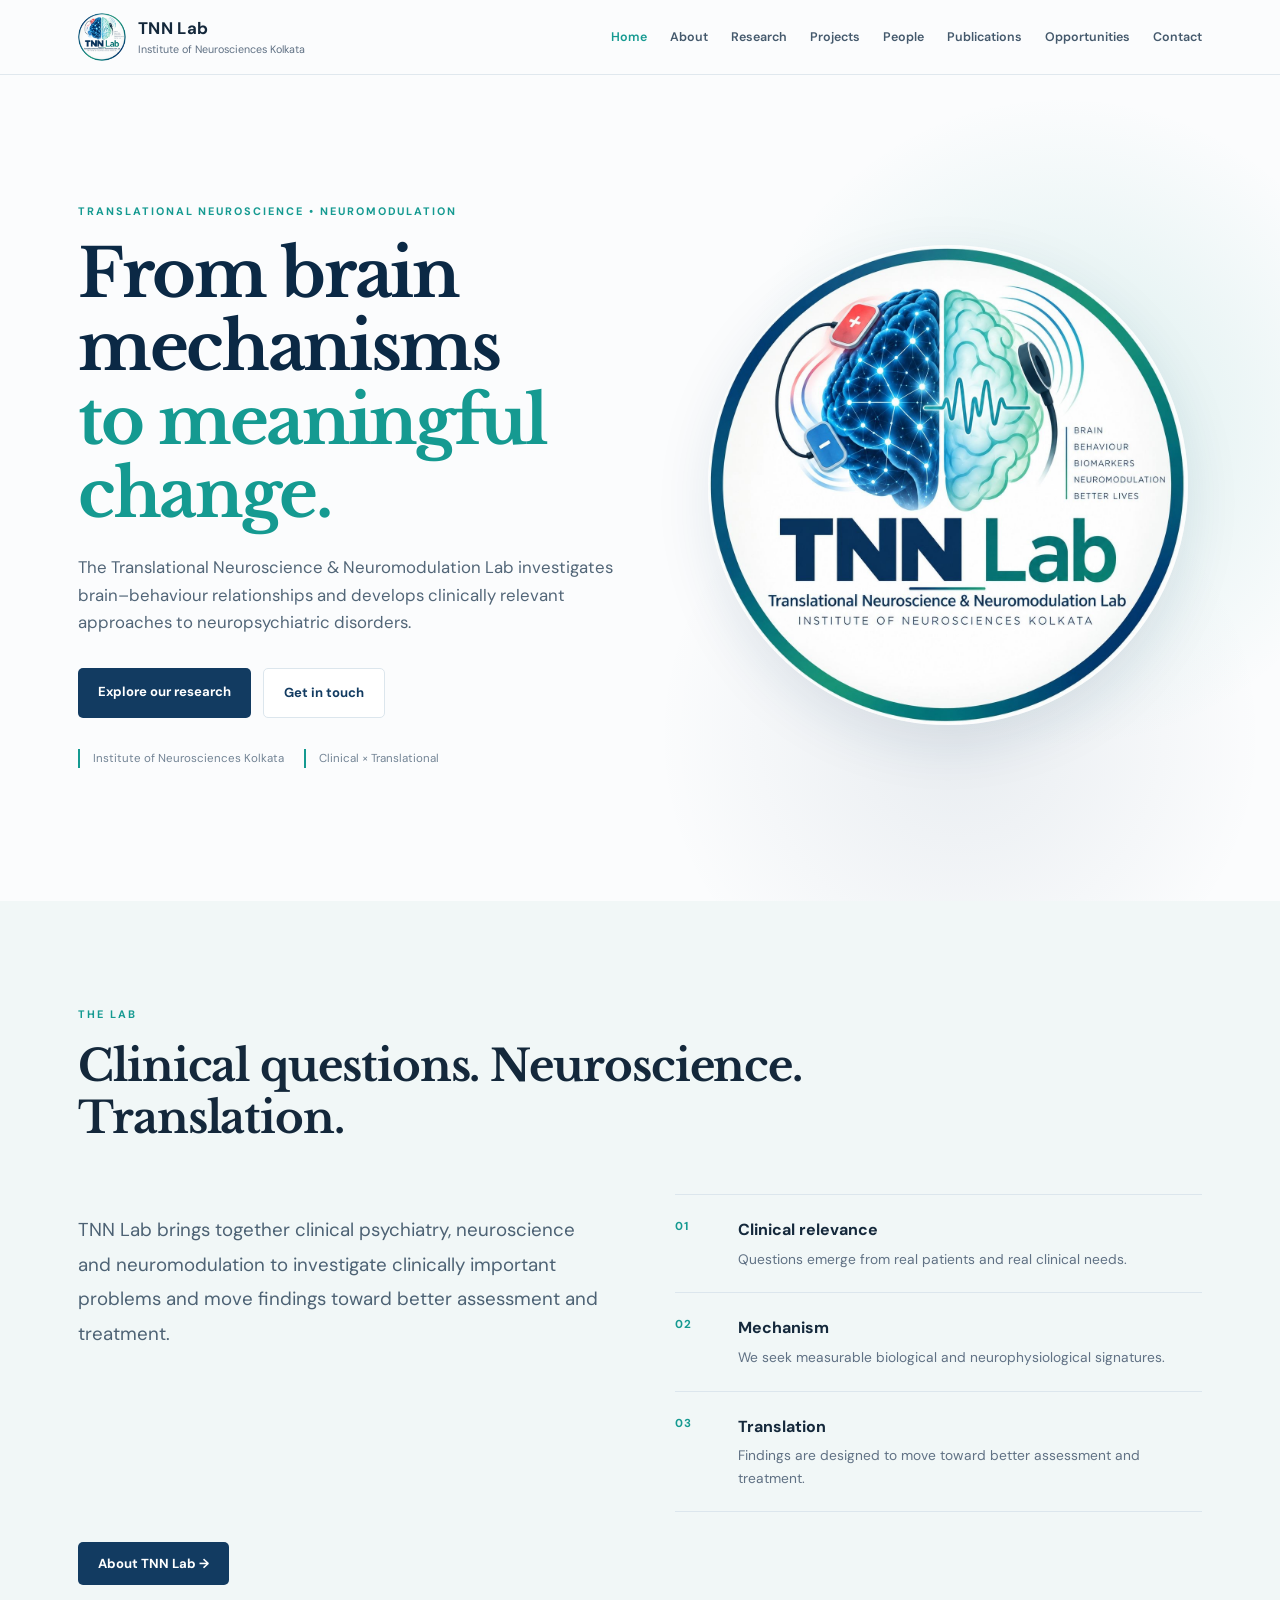
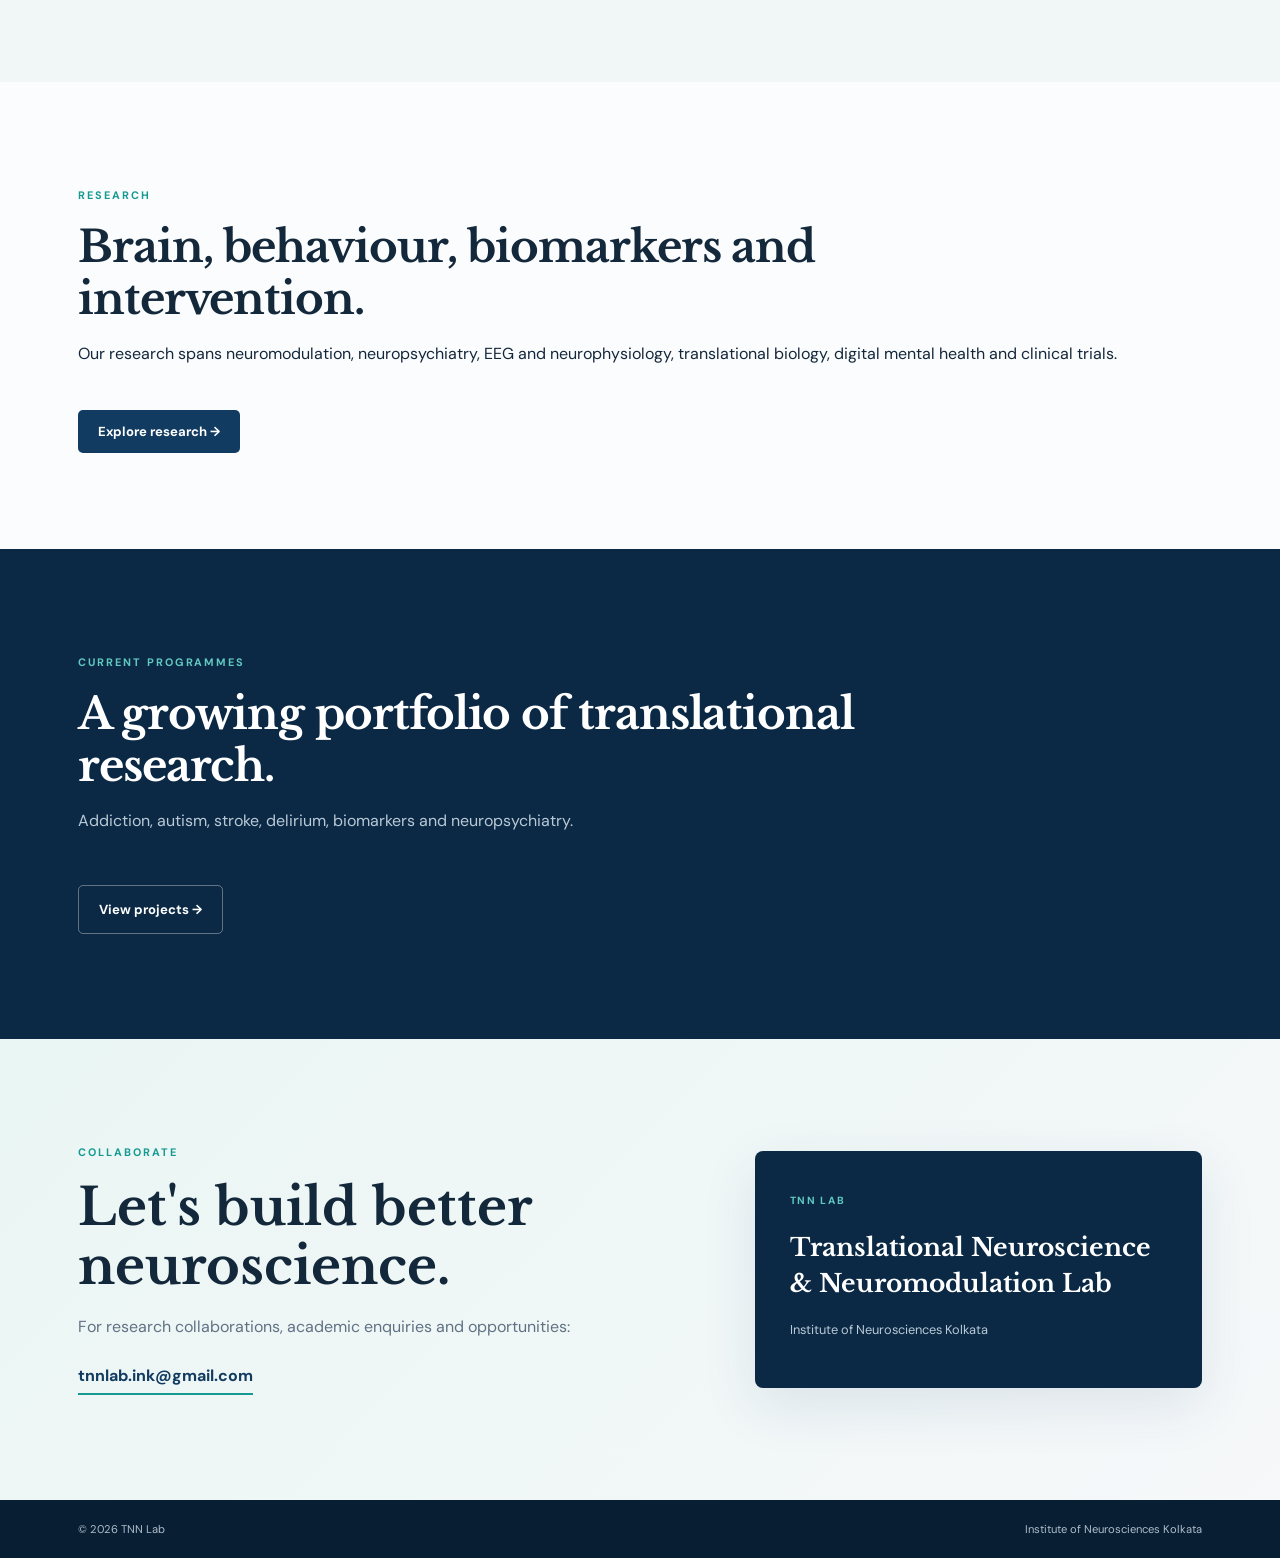
==== index.html @ 01c68f73 "Fix home page: remove duplicated sections and use true multi-page navigation" ====
<!DOCTYPE html>
<html lang="en">
<head>
<meta charset="UTF-8"><meta name="viewport" content="width=device-width, initial-scale=1.0">
<meta name="description" content="TNN Lab — Translational Neuroscience & Neuromodulation Lab at the Institute of Neurosciences Kolkata.">
<title>TNN Lab | Translational Neuroscience & Neuromodulation</title>
<link rel="stylesheet" href="style.css">
</head>
<body>
<header class="site-header"><div class="nav-wrap">
<a class="brand" href="index.html" aria-label="TNN Lab home"><img src="assets/tnn-lab-logo.jpg" alt="TNN Lab logo"><span><strong>TNN Lab</strong><small>Institute of Neurosciences Kolkata</small></span></a>
<button class="menu-toggle" aria-label="Open navigation" aria-expanded="false">☰</button>
<nav class="nav" aria-label="Primary navigation">
<a class="active" href="index.html">Home</a><a href="about.html">About</a><a href="research.html">Research</a><a href="projects.html">Projects</a><a href="people.html">People</a><a href="publications.html">Publications</a><a href="opportunities.html">Opportunities</a><a href="contact.html">Contact</a>
</nav></div></header>
<main>
<section class="hero"><div class="hero-grid"><div class="hero-copy">
<p class="eyebrow">TRANSLATIONAL NEUROSCIENCE • NEUROMODULATION</p>
<h1>From brain mechanisms<br><em>to meaningful change.</em></h1>
<p class="lead">The Translational Neuroscience &amp; Neuromodulation Lab investigates brain–behaviour relationships and develops clinically relevant approaches to neuropsychiatric disorders.</p>
<div class="hero-actions"><a class="btn btn-primary" href="research.html">Explore our research</a><a class="btn btn-quiet" href="contact.html">Get in touch</a></div>
<div class="hero-meta"><span>Institute of Neurosciences Kolkata</span><span>Clinical × Translational</span></div>
</div><div class="hero-mark"><div class="logo-orbit"></div><img src="assets/tnn-lab-logo.jpg" alt="TNN Lab"></div></div></section>
<section class="section section-light home-intro"><div class="section-heading"><p class="eyebrow">THE LAB</p><h2>Clinical questions. Neuroscience. Translation.</h2></div>
<div class="two-col"><div><p class="large-copy">TNN Lab brings together clinical psychiatry, neuroscience and neuromodulation to investigate clinically important problems and move findings toward better assessment and treatment.</p></div>
<div class="principles"><div class="principle"><span>01</span><div><h3>Clinical relevance</h3><p>Questions emerge from real patients and real clinical needs.</p></div></div><div class="principle"><span>02</span><div><h3>Mechanism</h3><p>We seek measurable biological and neurophysiological signatures.</p></div></div><div class="principle"><span>03</span><div><h3>Translation</h3><p>Findings are designed to move toward better assessment and treatment.</p></div></div></div></div>
<div class="section-cta"><a class="btn btn-primary" href="about.html">About TNN Lab →</a></div></section>
<section class="section home-research"><div class="section-heading"><p class="eyebrow">RESEARCH</p><h2>Brain, behaviour, biomarkers and intervention.</h2><p class="section-intro">Our research spans neuromodulation, neuropsychiatry, EEG and neurophysiology, translational biology, digital mental health and clinical trials.</p></div><div class="section-cta"><a class="btn btn-primary" href="research.html">Explore research →</a></div></section>
<section class="section section-dark home-projects"><div class="section-heading"><p class="eyebrow">CURRENT PROGRAMMES</p><h2>A growing portfolio of translational research.</h2><p class="section-intro">Addiction, autism, stroke, delirium, biomarkers and neuropsychiatry.</p></div><div class="section-cta"><a class="btn btn-outline-light" href="projects.html">View projects →</a></div></section>
<section class="section contact-section"><div class="contact-grid"><div><p class="eyebrow">COLLABORATE</p><h2>Let's build better neuroscience.</h2><p class="contact-lead">For research collaborations, academic enquiries and opportunities:</p><a class="email" href="mailto:tnnlab.ink@gmail.com">tnnlab.ink@gmail.com</a></div><div class="contact-box"><span class="contact-label">TNN LAB</span><h3>Translational Neuroscience<br>&amp; Neuromodulation Lab</h3><p>Institute of Neurosciences Kolkata</p></div></div></section>
</main>
<footer><div class="footer-inner"><span>© <span id="year"></span> TNN Lab</span><span>Institute of Neurosciences Kolkata</span></div></footer>
<script src="script.js"></script>
</body></html>
---- style.css ----
@import url('https://fonts.googleapis.com/css2?family=DM+Sans:wght@400;500;600;700&family=Libre+Baskerville:wght@400;700&display=swap');

:root {
  --navy: #123b61;
  --navy-deep: #0b2945;
  --teal: #159a91;
  --teal-light: #e8f6f4;
  --ink: #14283b;
  --muted: #607184;
  --paper: #fbfcfd;
  --white: #ffffff;
  --line: #dce6ed;
  --warm: #ef6b63;
  --shadow: 0 18px 55px rgba(18, 59, 97, .10);
  --serif: "Libre Baskerville", Georgia, serif;
  --sans: "DM Sans", Arial, sans-serif;
}

* { box-sizing: border-box; }
html { scroll-behavior: smooth; }
body {
  margin: 0;
  color: var(--ink);
  background: var(--paper);
  font-family: var(--sans);
  line-height: 1.65;
}
a { color: inherit; text-decoration: none; }
img { max-width: 100%; display: block; }

.site-header {
  position: sticky;
  top: 0;
  z-index: 50;
  background: rgba(251,252,253,.94);
  backdrop-filter: blur(14px);
  border-bottom: 1px solid rgba(220,230,237,.85);
}
.nav-wrap {
  max-width: 1180px;
  margin: auto;
  padding: 13px 28px;
  display: flex;
  align-items: center;
  justify-content: space-between;
  gap: 25px;
}
.brand { display:flex; align-items:center; gap:12px; min-width: 230px; }
.brand img { width: 48px; height:48px; object-fit:cover; border-radius:50%; }
.brand strong { display:block; font-size:1.05rem; letter-spacing:.02em; }
.brand small { display:block; color:var(--muted); font-size:.67rem; margin-top:-2px; }
.nav { display:flex; gap:23px; align-items:center; font-size:.78rem; font-weight:600; }
.nav a { color:#44596c; }
.nav a:hover { color:var(--teal); }
.menu-toggle { display:none; border:0; background:none; font-size:1.5rem; color:var(--navy); }

.hero {
  position:relative;
  overflow:hidden;
  min-height: calc(100vh - 74px);
  display:flex;
  align-items:center;
  background:
    radial-gradient(circle at 83% 42%, rgba(21,154,145,.14), transparent 28%),
    radial-gradient(circle at 75% 80%, rgba(18,59,97,.08), transparent 26%),
    var(--paper);
}
.hero-grid {
  width:min(1180px, 100%);
  margin:auto;
  padding:75px 28px 80px;
  display:grid;
  grid-template-columns: 1.05fr .95fr;
  align-items:center;
  gap:55px;
}
.eyebrow {
  color:var(--teal);
  font-size:.68rem;
  letter-spacing:.18em;
  font-weight:700;
  margin:0 0 16px;
}
.hero h1 {
  font-family:var(--serif);
  font-size:clamp(2.6rem, 5.2vw, 5rem);
  line-height:1.1;
  letter-spacing:-.035em;
  margin:0 0 24px;
  color:var(--navy-deep);
}
.hero h1 em { color:var(--teal); font-style:normal; }
.lead { max-width:650px; font-size:1.05rem; color:#526678; }
.hero-actions { display:flex; gap:12px; margin:31px 0; flex-wrap:wrap; }
.btn { padding:13px 20px; border-radius:5px; font-weight:700; font-size:.82rem; }
.btn-primary { color:#fff; background:var(--navy); }
.btn-primary:hover { background:var(--teal); }
.btn-quiet { border:1px solid var(--line); color:var(--navy); background:#fff; }
.btn-quiet:hover { border-color:var(--teal); color:var(--teal); }
.hero-meta { display:flex; gap:20px; color:#738495; font-size:.72rem; flex-wrap:wrap; }
.hero-meta span { padding-left:13px; border-left:2px solid var(--teal); }

.hero-mark { position:relative; width:min(510px,100%); justify-self:end; }
.hero-mark img {
  width:min(480px,100%);
  margin:auto;
  border-radius:50%;
  box-shadow:var(--shadow);
  position:relative;
  z-index:2;
}
.logo-orbit {
  position:absolute;
  width:84%;
  aspect-ratio:1;
  border:1px solid rgba(21,154,145,.22);
  border-radius:50%;
  top:8%; left:8%;
  transform:rotate(-16deg);
}
.logo-orbit::after {
  content:"";
  position:absolute;
  width:13px;height:13px;border-radius:50%;
  background:var(--warm);
  top:9%;right:10%;
  box-shadow:0 0 0 8px rgba(239,107,99,.12);
}

.section { padding:105px 28px; max-width:1180px; margin:auto; }
.section-light { max-width:none; background:#f1f7f7; }
.section-light > *, .section-dark > *, .contact-section > * { max-width:1124px; margin-left:auto; margin-right:auto; }
.section-dark { max-width:none; background:var(--navy-deep); color:#fff; }
.section-heading { margin-bottom:50px; }
.section-heading h2 {
  font-family:var(--serif);
  font-size:clamp(2rem, 3.4vw, 3.15rem);
  line-height:1.2;
  letter-spacing:-.025em;
  max-width:850px;
  margin:0;
}
.section-dark .eyebrow { color:#62c9c1; }
.section-dark .section-intro { color:#b9c9d6; max-width:650px; }
.two-col { display:grid; grid-template-columns:1fr 1fr; gap:70px; align-items:start; }
.large-copy { font-size:1.17rem; color:#4d6274; line-height:1.85; }
.principles { border-top:1px solid var(--line); }
.principle { display:grid; grid-template-columns:45px 1fr; gap:18px; padding:22px 0; border-bottom:1px solid var(--line); }
.principle span, .card-no, .project-label { color:var(--teal); font-weight:700; font-size:.72rem; letter-spacing:.12em; }
.principle h3 { margin:0 0 4px; font-size:1rem; }
.principle p { margin:0; color:var(--muted); font-size:.86rem; }

.research-grid { display:grid; grid-template-columns:repeat(3,1fr); gap:17px; }
.research-card {
  background:#fff; border:1px solid var(--line); border-radius:7px;
  padding:28px; min-height:270px; box-shadow:0 8px 30px rgba(18,59,97,.035);
  transition:.2s ease;
}
.research-card:hover { transform:translateY(-4px); box-shadow:var(--shadow); }
.research-card .card-no { margin-bottom:38px; }
.research-card h3 { margin:0 0 12px; font-family:var(--serif); font-size:1.35rem; }
.research-card p { color:var(--muted); font-size:.86rem; }
.tags { display:flex; flex-wrap:wrap; gap:6px; margin-top:20px; }
.tags span { font-size:.62rem; border:1px solid #d6e3e8; padding:4px 8px; border-radius:20px; color:#52697b; }
.accent-card { background:linear-gradient(145deg,#e9f6f4,#fff); border-color:#bfe4df; }

.project-list { border-top:1px solid rgba(255,255,255,.16); }
.project { display:grid; grid-template-columns:55px 1fr auto; gap:20px; align-items:center; padding:27px 0; border-bottom:1px solid rgba(255,255,255,.16); }
.project h3 { margin:0 0 5px; font-family:var(--serif); font-size:1.35rem; }
.project p { margin:0; color:#b9c9d6; font-size:.84rem; max-width:690px; }
.project-type { color:#69c9c2; font-size:.65rem; letter-spacing:.12em; text-transform:uppercase; white-space:nowrap; }

.people-grid { display:grid; grid-template-columns:1.2fr .8fr; gap:60px; align-items:start; }
.person-card { background:#fff; border:1px solid var(--line); border-radius:8px; padding:28px; display:flex; gap:24px; align-items:center; box-shadow:0 8px 30px rgba(18,59,97,.04); }
.avatar { width:92px; height:92px; border-radius:50%; display:grid; place-items:center; flex:none; background:linear-gradient(145deg,var(--navy),var(--teal)); color:#fff; font-family:var(--serif); font-size:1.6rem; }
.role { margin:0 0 5px; color:var(--teal); font-size:.68rem; text-transform:uppercase; letter-spacing:.14em; font-weight:700; }
.person-card h3 { margin:0; font-family:var(--serif); font-size:1.55rem; }
.person-card p { margin:7px 0; color:var(--muted); font-size:.86rem; }
.credential { color:var(--navy); font-size:.69rem; font-weight:700; }
.people-note { padding-top:10px; color:#536879; }
.people-note p:first-child { font-size:1.05rem; line-height:1.8; }
.muted { color:#81909d; font-size:.8rem; }

.publication-placeholder { border:1px dashed #b8cad5; padding:32px; display:flex; gap:20px; align-items:center; background:#fff; }
.pub-icon { width:45px; height:45px; border-radius:50%; background:var(--teal-light); color:var(--teal); display:grid; place-items:center; font-weight:700; }
.publication-placeholder h3 { margin:0 0 5px; font-family:var(--serif); }
.publication-placeholder p { margin:0; color:var(--muted); font-size:.86rem; }

.opportunity-grid { display:grid; grid-template-columns:1fr 1fr; gap:80px; }
.opportunity-list { border-top:1px solid var(--line); }
.opportunity-list div { display:flex; justify-content:space-between; gap:20px; padding:17px 0; border-bottom:1px solid var(--line); }
.opportunity-list strong { font-size:.88rem; }
.opportunity-list span { color:var(--muted); font-size:.76rem; }

.contact-section { max-width:none; background:linear-gradient(135deg,#eaf6f4,#f6f8fa); }
.contact-grid { display:grid; grid-template-columns:1fr .75fr; gap:80px; align-items:center; }
.contact-grid h2 { font-family:var(--serif); font-size:clamp(2.2rem,4vw,3.6rem); line-height:1.15; margin:0 0 18px; }
.contact-lead { color:var(--muted); }
.email { display:inline-block; margin-top:7px; color:var(--navy); font-weight:700; border-bottom:2px solid var(--teal); padding-bottom:3px; }
.contact-box { background:var(--navy-deep); color:#fff; padding:35px; border-radius:8px; box-shadow:var(--shadow); }
.contact-label { color:#62c9c1; letter-spacing:.16em; font-size:.65rem; font-weight:700; }
.contact-box h3 { font-family:var(--serif); font-size:1.55rem; line-height:1.45; margin:17px 0; }
.contact-box p { color:#b9c9d6; font-size:.8rem; }

footer { background:#071e33; color:#aebdca; padding:20px 28px; font-size:.7rem; }
.footer-inner { max-width:1124px; margin:auto; display:flex; justify-content:space-between; gap:20px; }

@media (max-width: 900px) {
  .nav { gap:12px; }
  .hero-grid { grid-template-columns:1fr; padding-top:55px; }
  .hero-mark { justify-self:center; max-width:430px; }
  .research-grid { grid-template-columns:repeat(2,1fr); }
  .two-col, .people-grid, .opportunity-grid, .contact-grid { grid-template-columns:1fr; gap:35px; }
}
@media (max-width: 720px) {
  .nav { display:none; position:absolute; top:74px; left:0; right:0; padding:16px 28px 22px; background:#fff; border-bottom:1px solid var(--line); flex-direction:column; align-items:flex-start; }
  .nav.open { display:flex; }
  .menu-toggle { display:block; }
  .nav-wrap { padding:12px 18px; }
  .brand small { display:none; }
  .section { padding:75px 20px; }
  .hero-grid { padding:50px 20px 65px; gap:35px; }
  .hero h1 { font-size:2.55rem; }
  .research-grid { grid-template-columns:1fr; }
  .research-card { min-height:0; }
  .project { grid-template-columns:38px 1fr; }
  .project-type { grid-column:2; }
  .person-card { align-items:flex-start; flex-direction:column; }
  .footer-inner { flex-direction:column; }
}


/* Multi-page site additions */
.nav a.active { color: var(--teal); }
.page-hero { background: linear-gradient(135deg, #eef7f6, #f7f9fb); border-bottom: 1px solid var(--line); }
.page-hero-inner { max-width: 1124px; margin: 0 auto; padding: 88px 28px 82px; }
.page-hero h1 { font-family: var(--serif); color: var(--navy-deep); font-size: clamp(2.5rem, 5vw, 4.3rem); line-height: 1.12; letter-spacing: -.035em; max-width: 850px; margin: 0; }
.text-link { display: inline-block; margin-top: 10px; color: var(--teal); font-weight: 700; font-size: .84rem; }
.section-cta { margin-top: 38px; }
.btn-outline-light { color: #fff; border: 1px solid rgba(255,255,255,.35); padding: 13px 20px; border-radius: 5px; font-weight: 700; font-size: .82rem; display: inline-block; }
.btn-outline-light:hover { border-color: #62c9c1; color: #62c9c1; }
@media (max-width:720px){ .page-hero-inner{padding:65px 20px 58px;} }
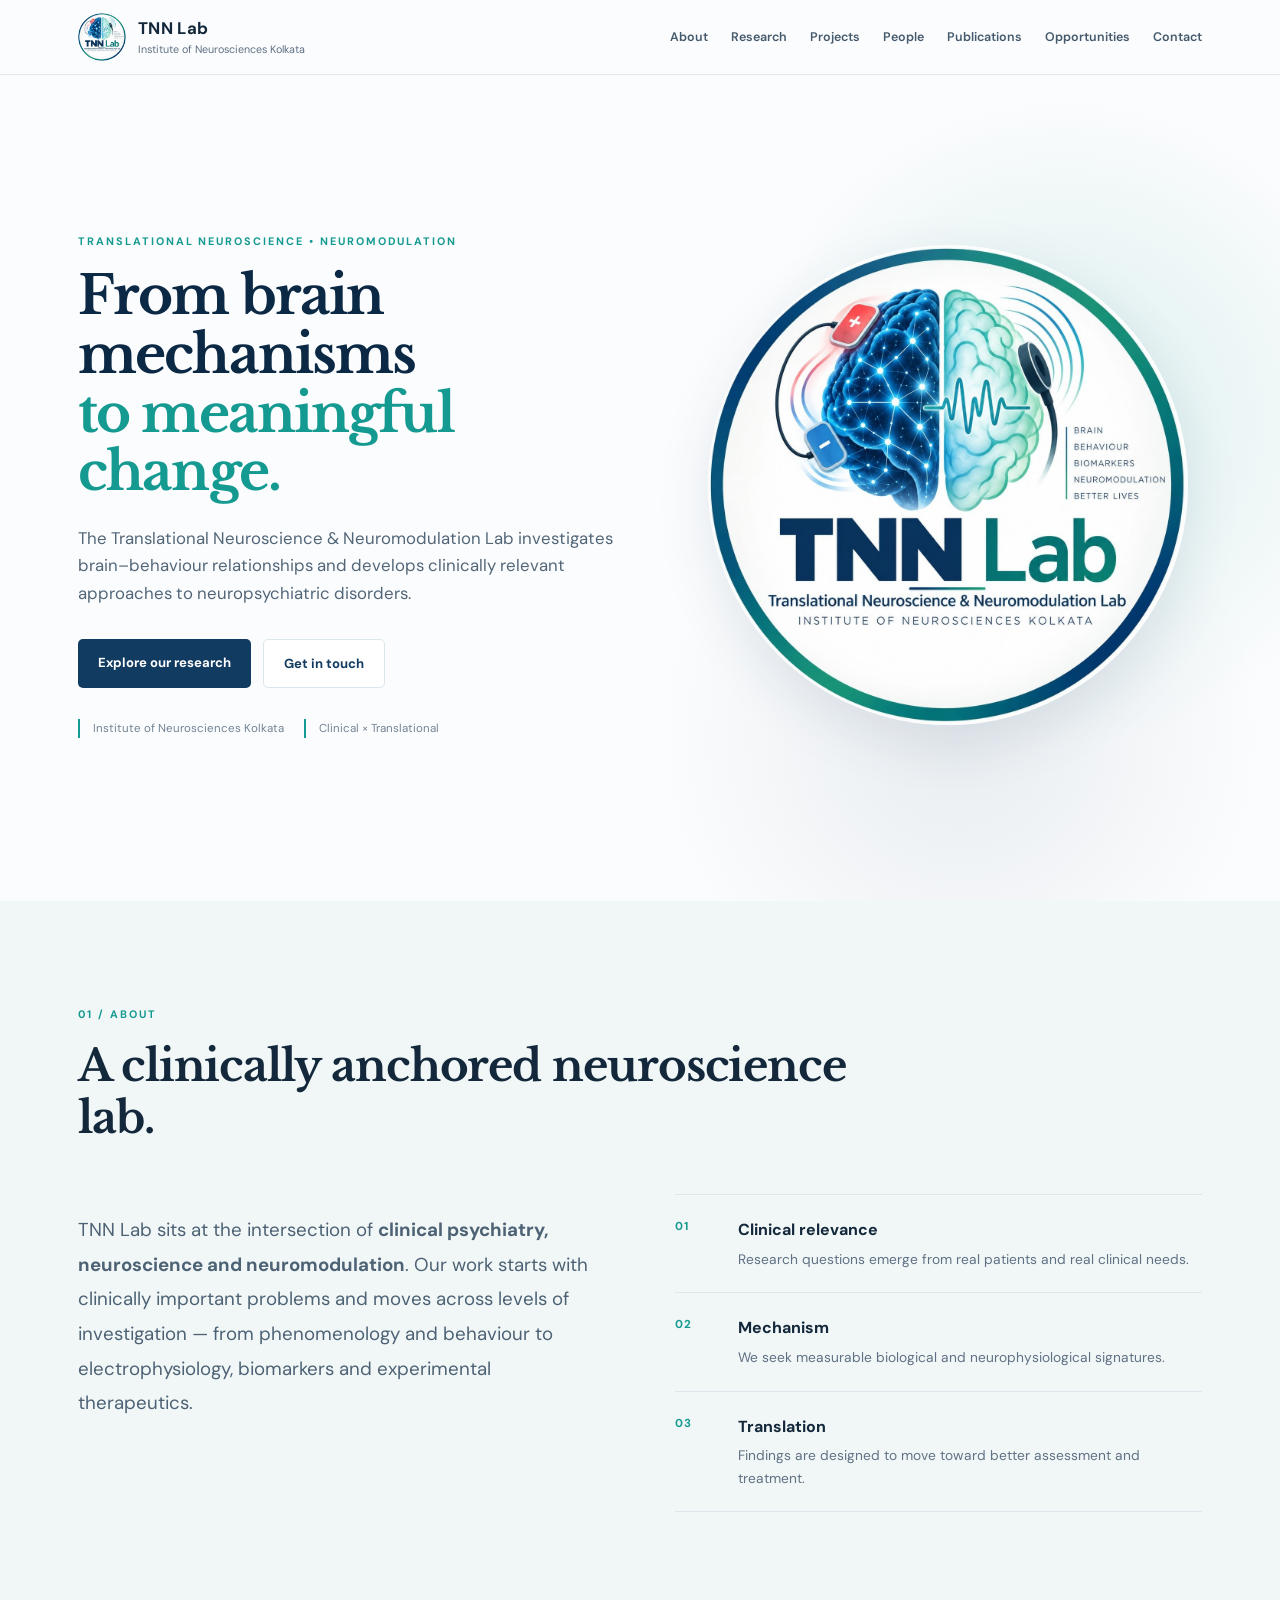
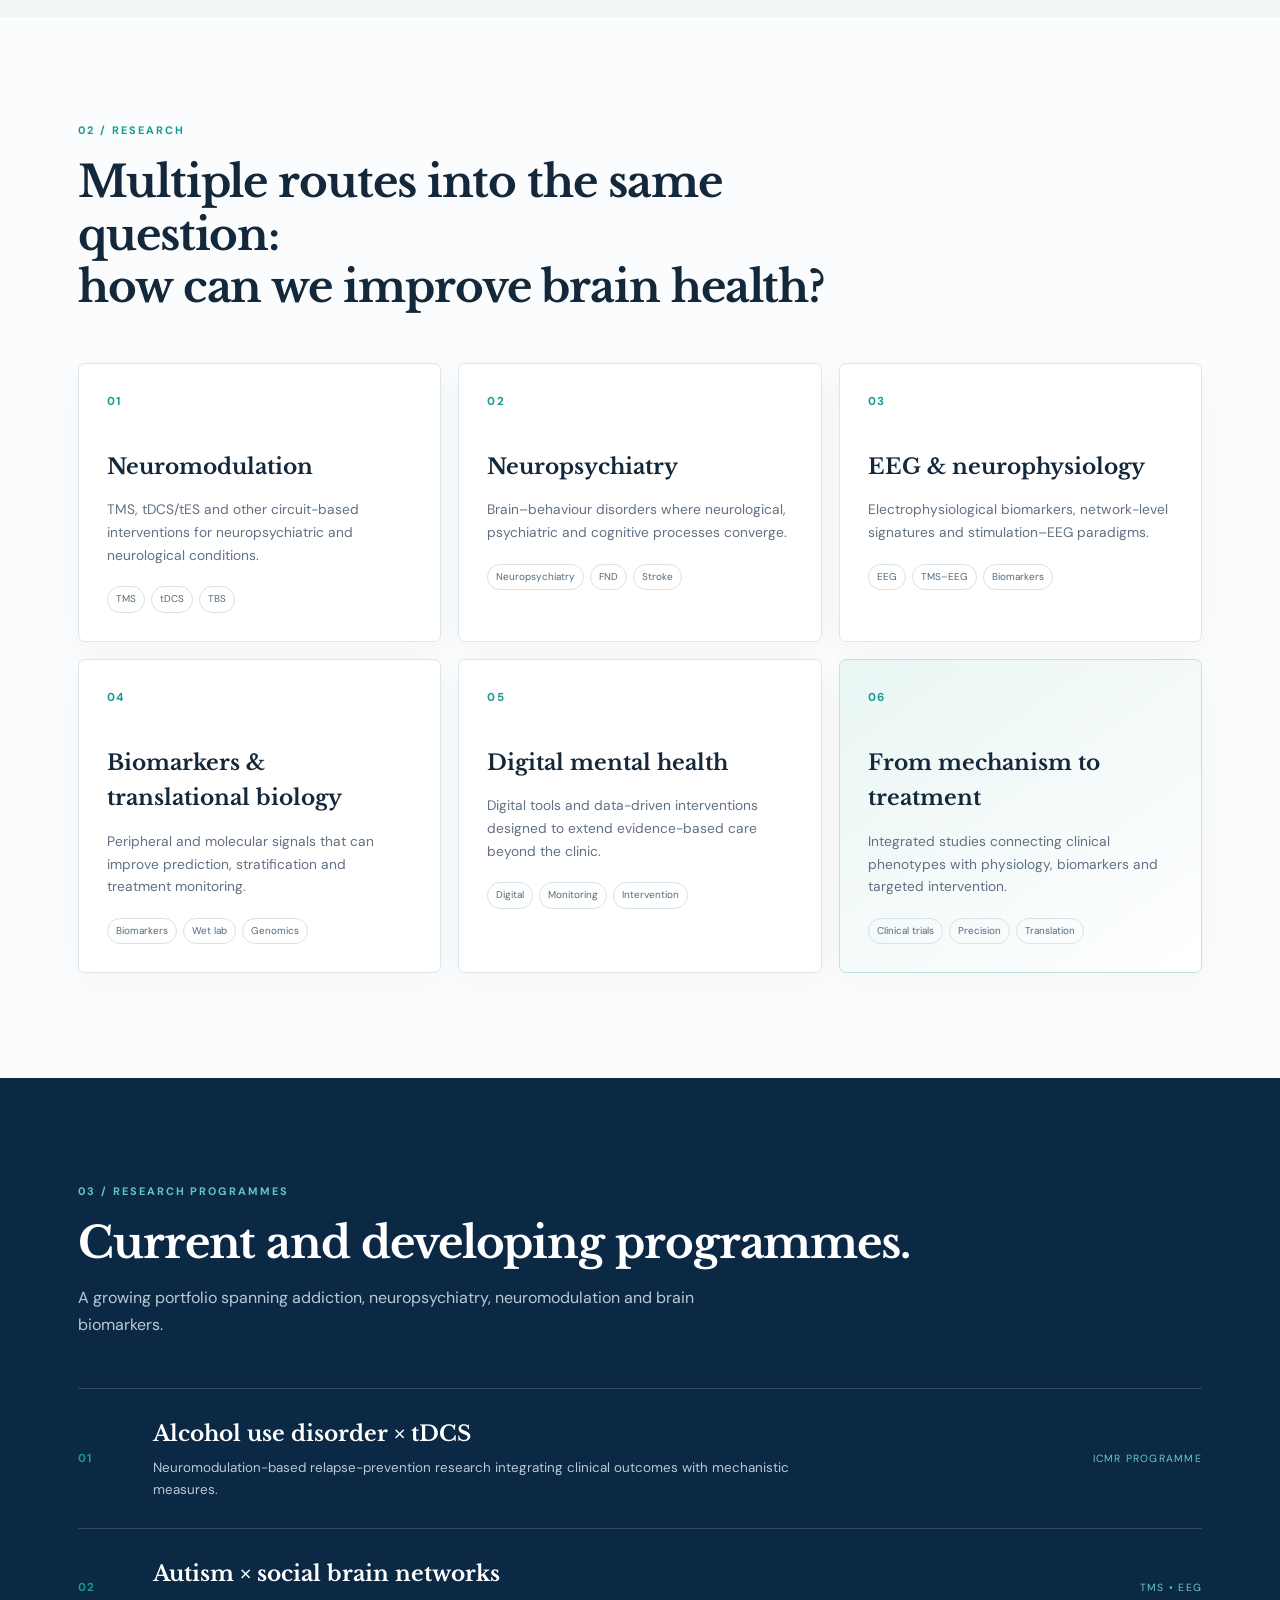
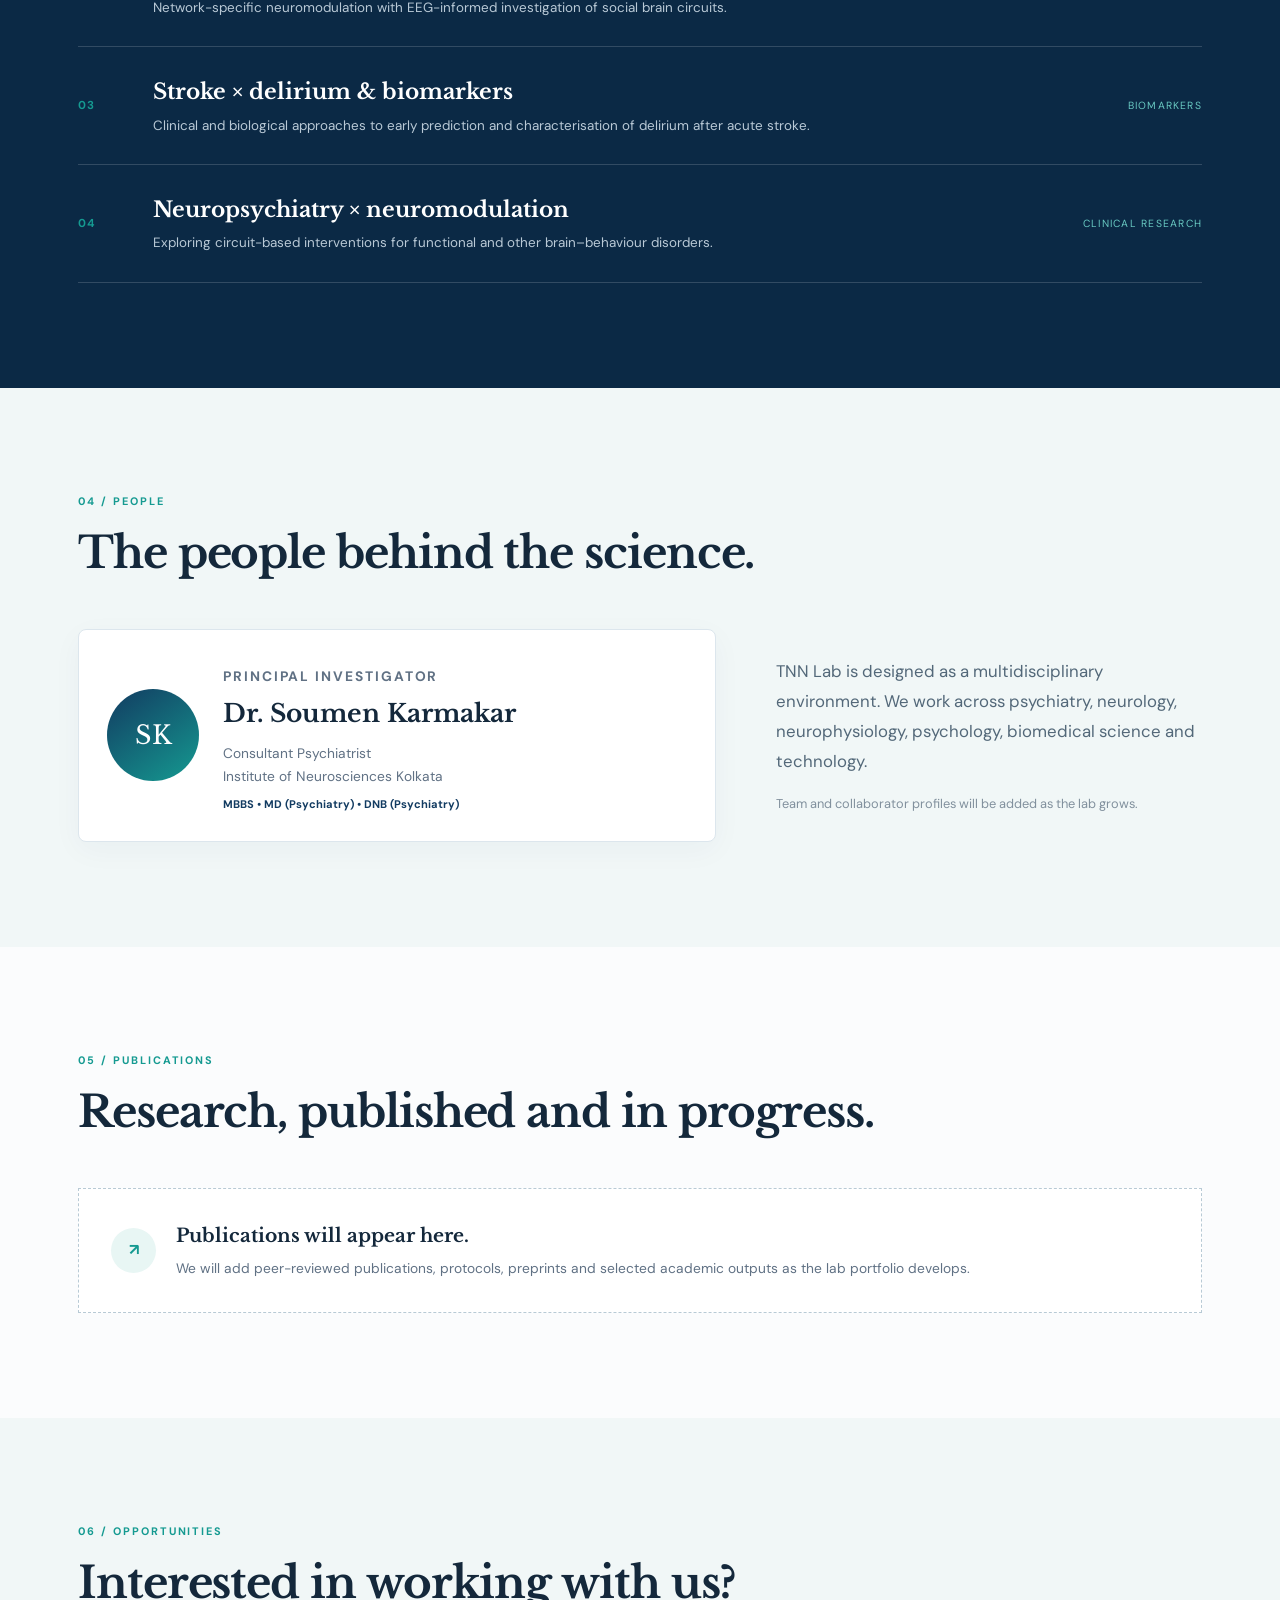
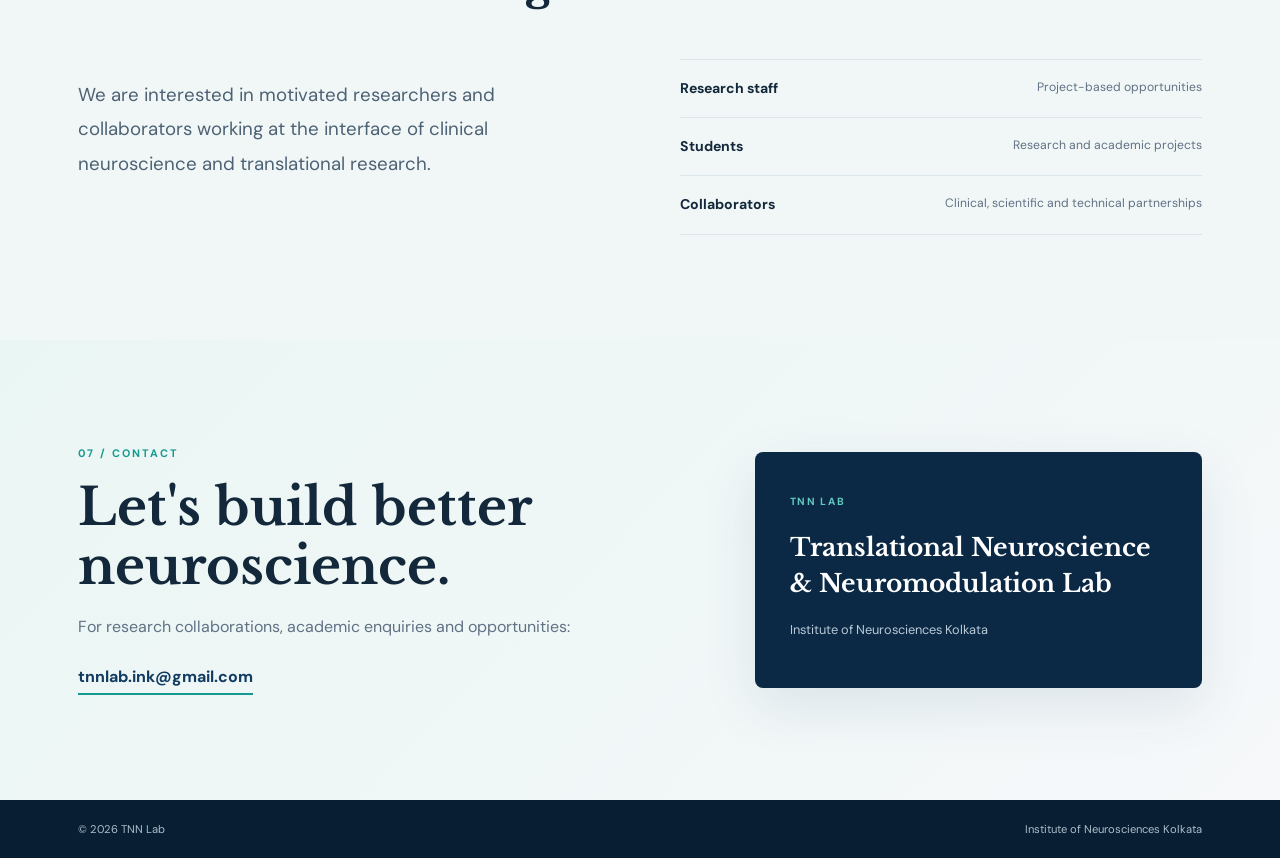
==== commit a985f9ac: "Merge multi-page site and hero size update into main" ====
--- a/index.html
+++ b/index.html
@@ -1,34 +1,238 @@
 <!DOCTYPE html>
 <html lang="en">
 <head>
-<meta charset="UTF-8"><meta name="viewport" content="width=device-width, initial-scale=1.0">
-<meta name="description" content="TNN Lab — Translational Neuroscience & Neuromodulation Lab at the Institute of Neurosciences Kolkata.">
-<title>TNN Lab | Translational Neuroscience & Neuromodulation</title>
-<link rel="stylesheet" href="style.css">
+  <meta charset="UTF-8">
+  <meta name="viewport" content="width=device-width, initial-scale=1.0">
+  <meta name="description" content="TNN Lab — Translational Neuroscience & Neuromodulation Lab at the Institute of Neurosciences Kolkata.">
+  <title>TNN Lab | Translational Neuroscience & Neuromodulation</title>
+  <link rel="stylesheet" href="style.css">
 </head>
 <body>
-<header class="site-header"><div class="nav-wrap">
-<a class="brand" href="index.html" aria-label="TNN Lab home"><img src="assets/tnn-lab-logo.jpg" alt="TNN Lab logo"><span><strong>TNN Lab</strong><small>Institute of Neurosciences Kolkata</small></span></a>
-<button class="menu-toggle" aria-label="Open navigation" aria-expanded="false">☰</button>
-<nav class="nav" aria-label="Primary navigation">
-<a class="active" href="index.html">Home</a><a href="about.html">About</a><a href="research.html">Research</a><a href="projects.html">Projects</a><a href="people.html">People</a><a href="publications.html">Publications</a><a href="opportunities.html">Opportunities</a><a href="contact.html">Contact</a>
-</nav></div></header>
-<main>
-<section class="hero"><div class="hero-grid"><div class="hero-copy">
-<p class="eyebrow">TRANSLATIONAL NEUROSCIENCE • NEUROMODULATION</p>
-<h1>From brain mechanisms<br><em>to meaningful change.</em></h1>
-<p class="lead">The Translational Neuroscience &amp; Neuromodulation Lab investigates brain–behaviour relationships and develops clinically relevant approaches to neuropsychiatric disorders.</p>
-<div class="hero-actions"><a class="btn btn-primary" href="research.html">Explore our research</a><a class="btn btn-quiet" href="contact.html">Get in touch</a></div>
-<div class="hero-meta"><span>Institute of Neurosciences Kolkata</span><span>Clinical × Translational</span></div>
-</div><div class="hero-mark"><div class="logo-orbit"></div><img src="assets/tnn-lab-logo.jpg" alt="TNN Lab"></div></div></section>
-<section class="section section-light home-intro"><div class="section-heading"><p class="eyebrow">THE LAB</p><h2>Clinical questions. Neuroscience. Translation.</h2></div>
-<div class="two-col"><div><p class="large-copy">TNN Lab brings together clinical psychiatry, neuroscience and neuromodulation to investigate clinically important problems and move findings toward better assessment and treatment.</p></div>
-<div class="principles"><div class="principle"><span>01</span><div><h3>Clinical relevance</h3><p>Questions emerge from real patients and real clinical needs.</p></div></div><div class="principle"><span>02</span><div><h3>Mechanism</h3><p>We seek measurable biological and neurophysiological signatures.</p></div></div><div class="principle"><span>03</span><div><h3>Translation</h3><p>Findings are designed to move toward better assessment and treatment.</p></div></div></div></div>
-<div class="section-cta"><a class="btn btn-primary" href="about.html">About TNN Lab →</a></div></section>
-<section class="section home-research"><div class="section-heading"><p class="eyebrow">RESEARCH</p><h2>Brain, behaviour, biomarkers and intervention.</h2><p class="section-intro">Our research spans neuromodulation, neuropsychiatry, EEG and neurophysiology, translational biology, digital mental health and clinical trials.</p></div><div class="section-cta"><a class="btn btn-primary" href="research.html">Explore research →</a></div></section>
-<section class="section section-dark home-projects"><div class="section-heading"><p class="eyebrow">CURRENT PROGRAMMES</p><h2>A growing portfolio of translational research.</h2><p class="section-intro">Addiction, autism, stroke, delirium, biomarkers and neuropsychiatry.</p></div><div class="section-cta"><a class="btn btn-outline-light" href="projects.html">View projects →</a></div></section>
-<section class="section contact-section"><div class="contact-grid"><div><p class="eyebrow">COLLABORATE</p><h2>Let's build better neuroscience.</h2><p class="contact-lead">For research collaborations, academic enquiries and opportunities:</p><a class="email" href="mailto:tnnlab.ink@gmail.com">tnnlab.ink@gmail.com</a></div><div class="contact-box"><span class="contact-label">TNN LAB</span><h3>Translational Neuroscience<br>&amp; Neuromodulation Lab</h3><p>Institute of Neurosciences Kolkata</p></div></div></section>
-</main>
-<footer><div class="footer-inner"><span>© <span id="year"></span> TNN Lab</span><span>Institute of Neurosciences Kolkata</span></div></footer>
-<script src="script.js"></script>
-</body></html>+  <header class="site-header">
+    <div class="nav-wrap">
+      <a class="brand" href="index.html" aria-label="TNN Lab home">
+        <img src="assets/tnn-lab-logo.jpg" alt="TNN Lab logo">
+        <span><strong>TNN Lab</strong><small>Institute of Neurosciences Kolkata</small></span>
+      </a>
+      <button class="menu-toggle" aria-label="Open navigation" aria-expanded="false">☰</button>
+      <nav class="nav" aria-label="Primary navigation">
+        <a href="about.html">About</a>
+        <a href="research.html">Research</a>
+        <a href="projects.html">Projects</a>
+        <a href="people.html">People</a>
+        <a href="publications.html">Publications</a>
+        <a href="opportunities.html">Opportunities</a>
+        <a href="contact.html">Contact</a>
+      </nav>
+    </div>
+  </header>
+
+  <main>
+    <section id="home" class="hero">
+      <div class="hero-grid">
+        <div class="hero-copy">
+          <p class="eyebrow">TRANSLATIONAL NEUROSCIENCE • NEUROMODULATION</p>
+          <h1>From brain mechanisms<br><em>to meaningful change.</em></h1>
+          <p class="lead">
+            The Translational Neuroscience &amp; Neuromodulation Lab investigates
+            brain–behaviour relationships and develops clinically relevant approaches
+            to neuropsychiatric disorders.
+          </p>
+          <div class="hero-actions">
+            <a class="btn btn-primary" href="research.html">Explore our research</a>
+            <a class="btn btn-quiet" href="contact.html">Get in touch</a>
+          </div>
+          <div class="hero-meta">
+            <span>Institute of Neurosciences Kolkata</span>
+            <span>Clinical × Translational</span>
+          </div>
+        </div>
+        <div class="hero-mark">
+          <div class="logo-orbit"></div>
+          <img src="assets/tnn-lab-logo.jpg" alt="TNN Lab">
+        </div>
+      </div>
+    </section>
+
+    <section id="about" class="section section-light">
+      <div class="section-heading">
+        <p class="eyebrow">01 / ABOUT</p>
+        <h2>A clinically anchored neuroscience lab.</h2>
+      </div>
+      <div class="two-col">
+        <div>
+          <p class="large-copy">
+            TNN Lab sits at the intersection of <strong>clinical psychiatry,
+            neuroscience and neuromodulation</strong>. Our work starts with
+            clinically important problems and moves across levels of investigation —
+            from phenomenology and behaviour to electrophysiology, biomarkers and
+            experimental therapeutics.
+          </p>
+        </div>
+        <div class="principles">
+          <div class="principle"><span>01</span><div><h3>Clinical relevance</h3><p>Research questions emerge from real patients and real clinical needs.</p></div></div>
+          <div class="principle"><span>02</span><div><h3>Mechanism</h3><p>We seek measurable biological and neurophysiological signatures.</p></div></div>
+          <div class="principle"><span>03</span><div><h3>Translation</h3><p>Findings are designed to move toward better assessment and treatment.</p></div></div>
+        </div>
+      </div>
+    </section>
+
+    <section id="research" class="section">
+      <div class="section-heading">
+        <p class="eyebrow">02 / RESEARCH</p>
+        <h2>Multiple routes into the same question:<br>how can we improve brain health?</h2>
+      </div>
+      <div class="research-grid">
+        <article class="research-card">
+          <div class="card-no">01</div>
+          <h3>Neuromodulation</h3>
+          <p>TMS, tDCS/tES and other circuit-based interventions for neuropsychiatric and neurological conditions.</p>
+          <div class="tags"><span>TMS</span><span>tDCS</span><span>TBS</span></div>
+        </article>
+        <article class="research-card">
+          <div class="card-no">02</div>
+          <h3>Neuropsychiatry</h3>
+          <p>Brain–behaviour disorders where neurological, psychiatric and cognitive processes converge.</p>
+          <div class="tags"><span>Neuropsychiatry</span><span>FND</span><span>Stroke</span></div>
+        </article>
+        <article class="research-card">
+          <div class="card-no">03</div>
+          <h3>EEG &amp; neurophysiology</h3>
+          <p>Electrophysiological biomarkers, network-level signatures and stimulation–EEG paradigms.</p>
+          <div class="tags"><span>EEG</span><span>TMS–EEG</span><span>Biomarkers</span></div>
+        </article>
+        <article class="research-card">
+          <div class="card-no">04</div>
+          <h3>Biomarkers &amp; translational biology</h3>
+          <p>Peripheral and molecular signals that can improve prediction, stratification and treatment monitoring.</p>
+          <div class="tags"><span>Biomarkers</span><span>Wet lab</span><span>Genomics</span></div>
+        </article>
+        <article class="research-card">
+          <div class="card-no">05</div>
+          <h3>Digital mental health</h3>
+          <p>Digital tools and data-driven interventions designed to extend evidence-based care beyond the clinic.</p>
+          <div class="tags"><span>Digital</span><span>Monitoring</span><span>Intervention</span></div>
+        </article>
+        <article class="research-card accent-card">
+          <div class="card-no">06</div>
+          <h3>From mechanism to treatment</h3>
+          <p>Integrated studies connecting clinical phenotypes with physiology, biomarkers and targeted intervention.</p>
+          <div class="tags"><span>Clinical trials</span><span>Precision</span><span>Translation</span></div>
+        </article>
+      </div>
+    </section>
+
+    <section id="projects" class="section section-dark">
+      <div class="section-heading">
+        <p class="eyebrow">03 / RESEARCH PROGRAMMES</p>
+        <h2>Current and developing programmes.</h2>
+        <p class="section-intro">A growing portfolio spanning addiction, neuropsychiatry, neuromodulation and brain biomarkers.</p>
+      </div>
+      <div class="project-list">
+        <article class="project">
+          <div class="project-label">01</div>
+          <div><h3>Alcohol use disorder × tDCS</h3><p>Neuromodulation-based relapse-prevention research integrating clinical outcomes with mechanistic measures.</p></div>
+          <span class="project-type">ICMR programme</span>
+        </article>
+        <article class="project">
+          <div class="project-label">02</div>
+          <div><h3>Autism × social brain networks</h3><p>Network-specific neuromodulation with EEG-informed investigation of social brain circuits.</p></div>
+          <span class="project-type">TMS • EEG</span>
+        </article>
+        <article class="project">
+          <div class="project-label">03</div>
+          <div><h3>Stroke × delirium &amp; biomarkers</h3><p>Clinical and biological approaches to early prediction and characterisation of delirium after acute stroke.</p></div>
+          <span class="project-type">Biomarkers</span>
+        </article>
+        <article class="project">
+          <div class="project-label">04</div>
+          <div><h3>Neuropsychiatry × neuromodulation</h3><p>Exploring circuit-based interventions for functional and other brain–behaviour disorders.</p></div>
+          <span class="project-type">Clinical research</span>
+        </article>
+      </div>
+    </section>
+
+    <section id="people" class="section section-light">
+      <div class="section-heading">
+        <p class="eyebrow">04 / PEOPLE</p>
+        <h2>The people behind the science.</h2>
+      </div>
+      <div class="people-grid">
+        <article class="person-card">
+          <div class="avatar">SK</div>
+          <div>
+            <p class="role">Principal Investigator</p>
+            <h3>Dr. Soumen Karmakar</h3>
+            <p>Consultant Psychiatrist<br>Institute of Neurosciences Kolkata</p>
+            <div class="credential">MBBS • MD (Psychiatry) • DNB (Psychiatry)</div>
+          </div>
+        </article>
+        <div class="people-note">
+          <p>
+            TNN Lab is designed as a multidisciplinary environment. We work across
+            psychiatry, neurology, neurophysiology, psychology, biomedical science
+            and technology.
+          </p>
+          <p class="muted">Team and collaborator profiles will be added as the lab grows.</p>
+        </div>
+      </div>
+    </section>
+
+    <section id="publications" class="section">
+      <div class="section-heading">
+        <p class="eyebrow">05 / PUBLICATIONS</p>
+        <h2>Research, published and in progress.</h2>
+      </div>
+      <div class="publication-placeholder">
+        <div class="pub-icon">↗</div>
+        <div>
+          <h3>Publications will appear here.</h3>
+          <p>We will add peer-reviewed publications, protocols, preprints and selected academic outputs as the lab portfolio develops.</p>
+        </div>
+      </div>
+    </section>
+
+    <section id="opportunities" class="section section-light">
+      <div class="section-heading">
+        <p class="eyebrow">06 / OPPORTUNITIES</p>
+        <h2>Interested in working with us?</h2>
+      </div>
+      <div class="opportunity-grid">
+        <div>
+          <p class="large-copy">We are interested in motivated researchers and collaborators working at the interface of clinical neuroscience and translational research.</p>
+        </div>
+        <div class="opportunity-list">
+          <div><strong>Research staff</strong><span>Project-based opportunities</span></div>
+          <div><strong>Students</strong><span>Research and academic projects</span></div>
+          <div><strong>Collaborators</strong><span>Clinical, scientific and technical partnerships</span></div>
+        </div>
+      </div>
+    </section>
+
+    <section id="contact" class="section contact-section">
+      <div class="contact-grid">
+        <div>
+          <p class="eyebrow">07 / CONTACT</p>
+          <h2>Let's build better neuroscience.</h2>
+          <p class="contact-lead">For research collaborations, academic enquiries and opportunities:</p>
+          <a class="email" href="mailto:tnnlab.ink@gmail.com">tnnlab.ink@gmail.com</a>
+        </div>
+        <div class="contact-box">
+          <span class="contact-label">TNN LAB</span>
+          <h3>Translational Neuroscience<br>&amp; Neuromodulation Lab</h3>
+          <p>Institute of Neurosciences Kolkata</p>
+        </div>
+      </div>
+    </section>
+  </main>
+
+  <footer>
+    <div class="footer-inner">
+      <span>© <span id="year"></span> TNN Lab</span>
+      <span>Institute of Neurosciences Kolkata</span>
+    </div>
+  </footer>
+
+  <script src="script.js"></script>
+</body>
+</html>
--- a/style.css
+++ b/style.css
@@ -83,7 +83,7 @@
 }
 .hero h1 {
   font-family:var(--serif);
-  font-size:clamp(2.6rem, 5.2vw, 5rem);
+  font-size:clamp(2.08rem, 4.16vw, 4rem);
   line-height:1.1;
   letter-spacing:-.035em;
   margin:0 0 24px;
@@ -220,7 +220,7 @@
   .brand small { display:none; }
   .section { padding:75px 20px; }
   .hero-grid { padding:50px 20px 65px; gap:35px; }
-  .hero h1 { font-size:2.55rem; }
+  .hero h1 { font-size:2.04rem; }
   .research-grid { grid-template-columns:1fr; }
   .research-card { min-height:0; }
   .project { grid-template-columns:38px 1fr; }
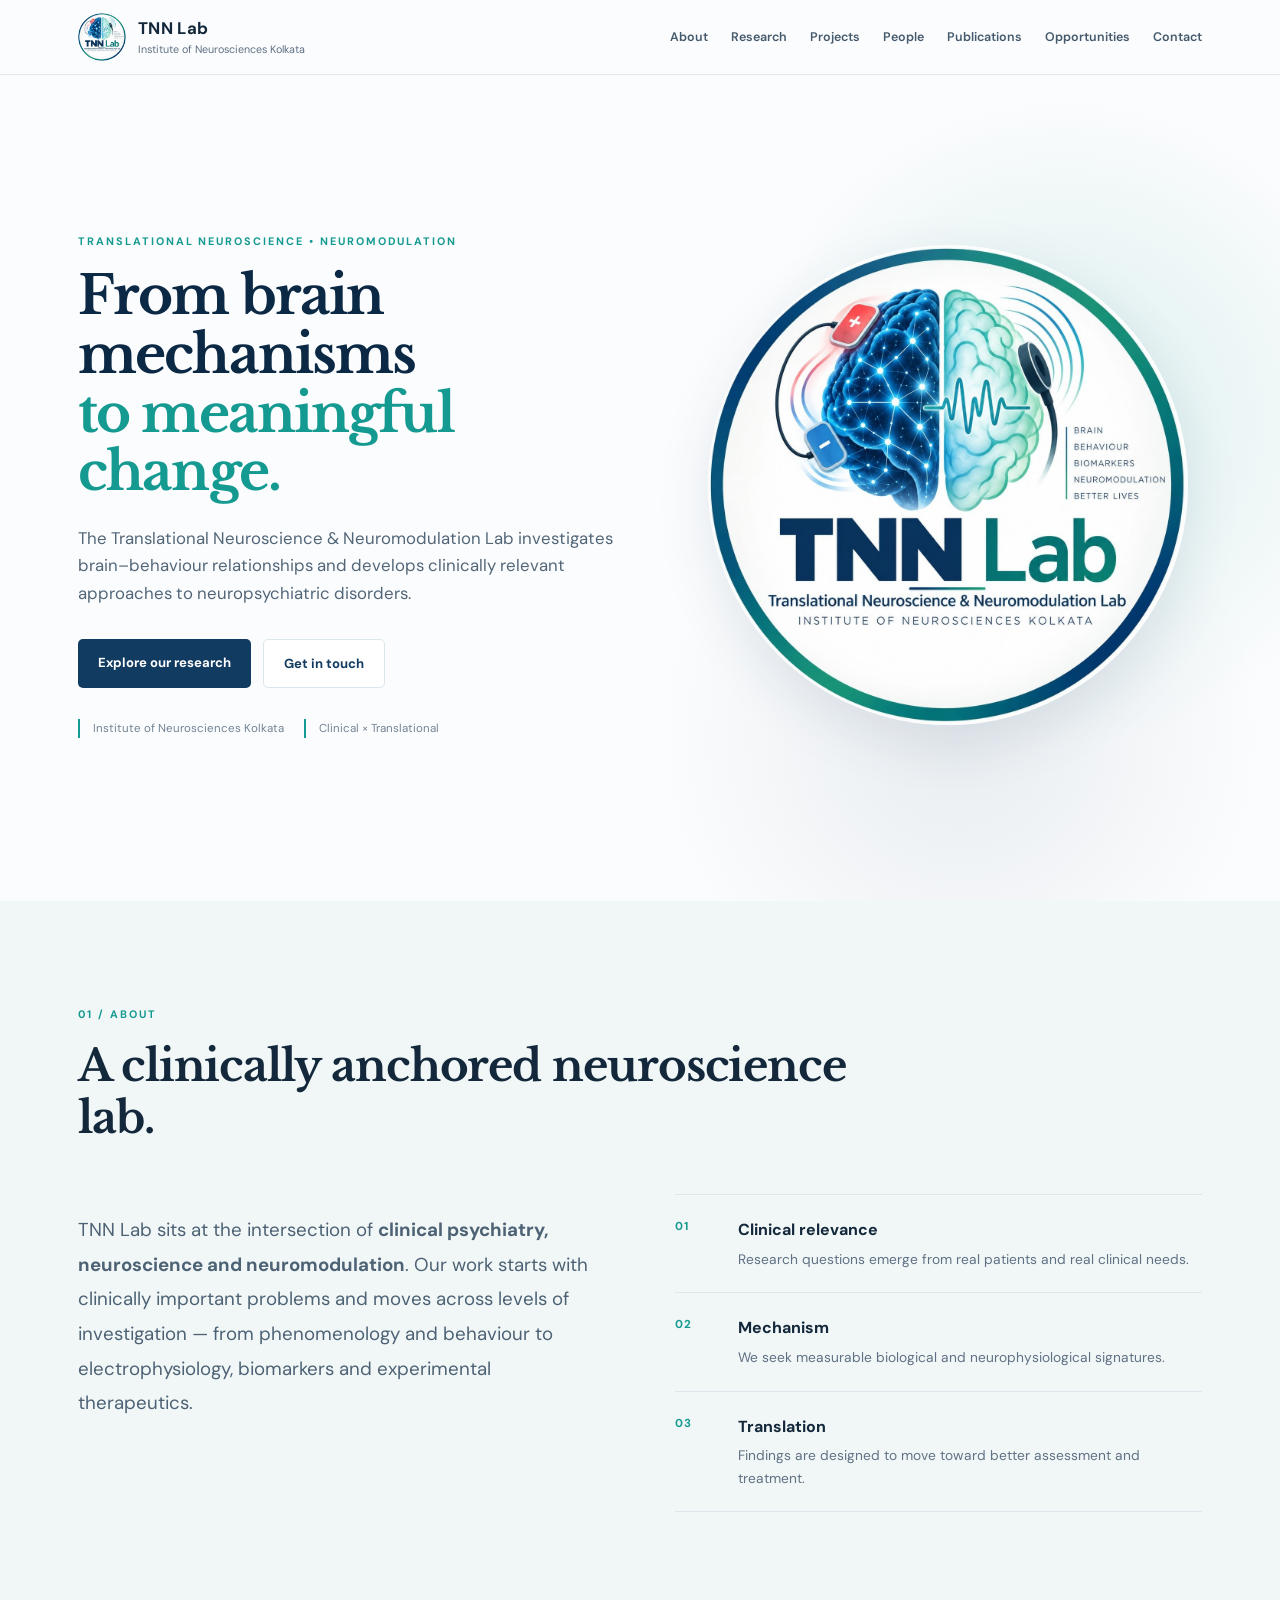
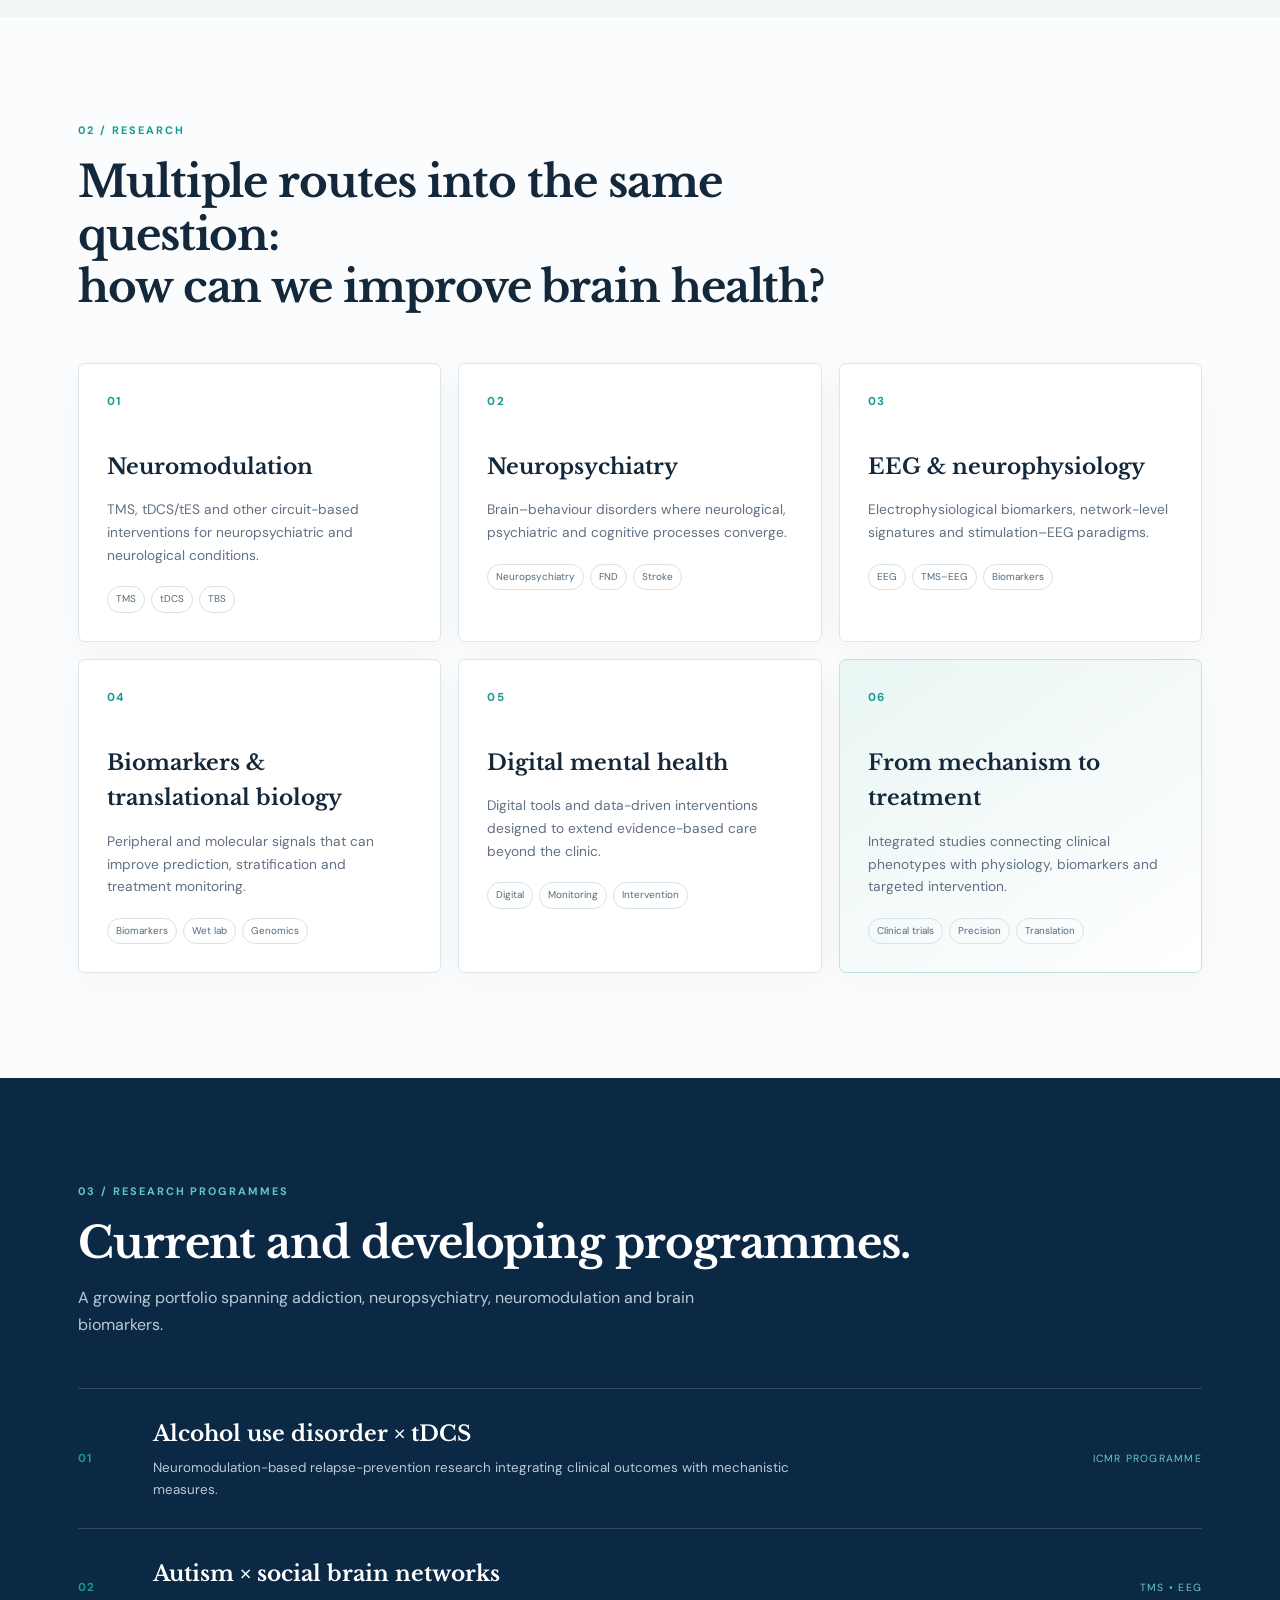
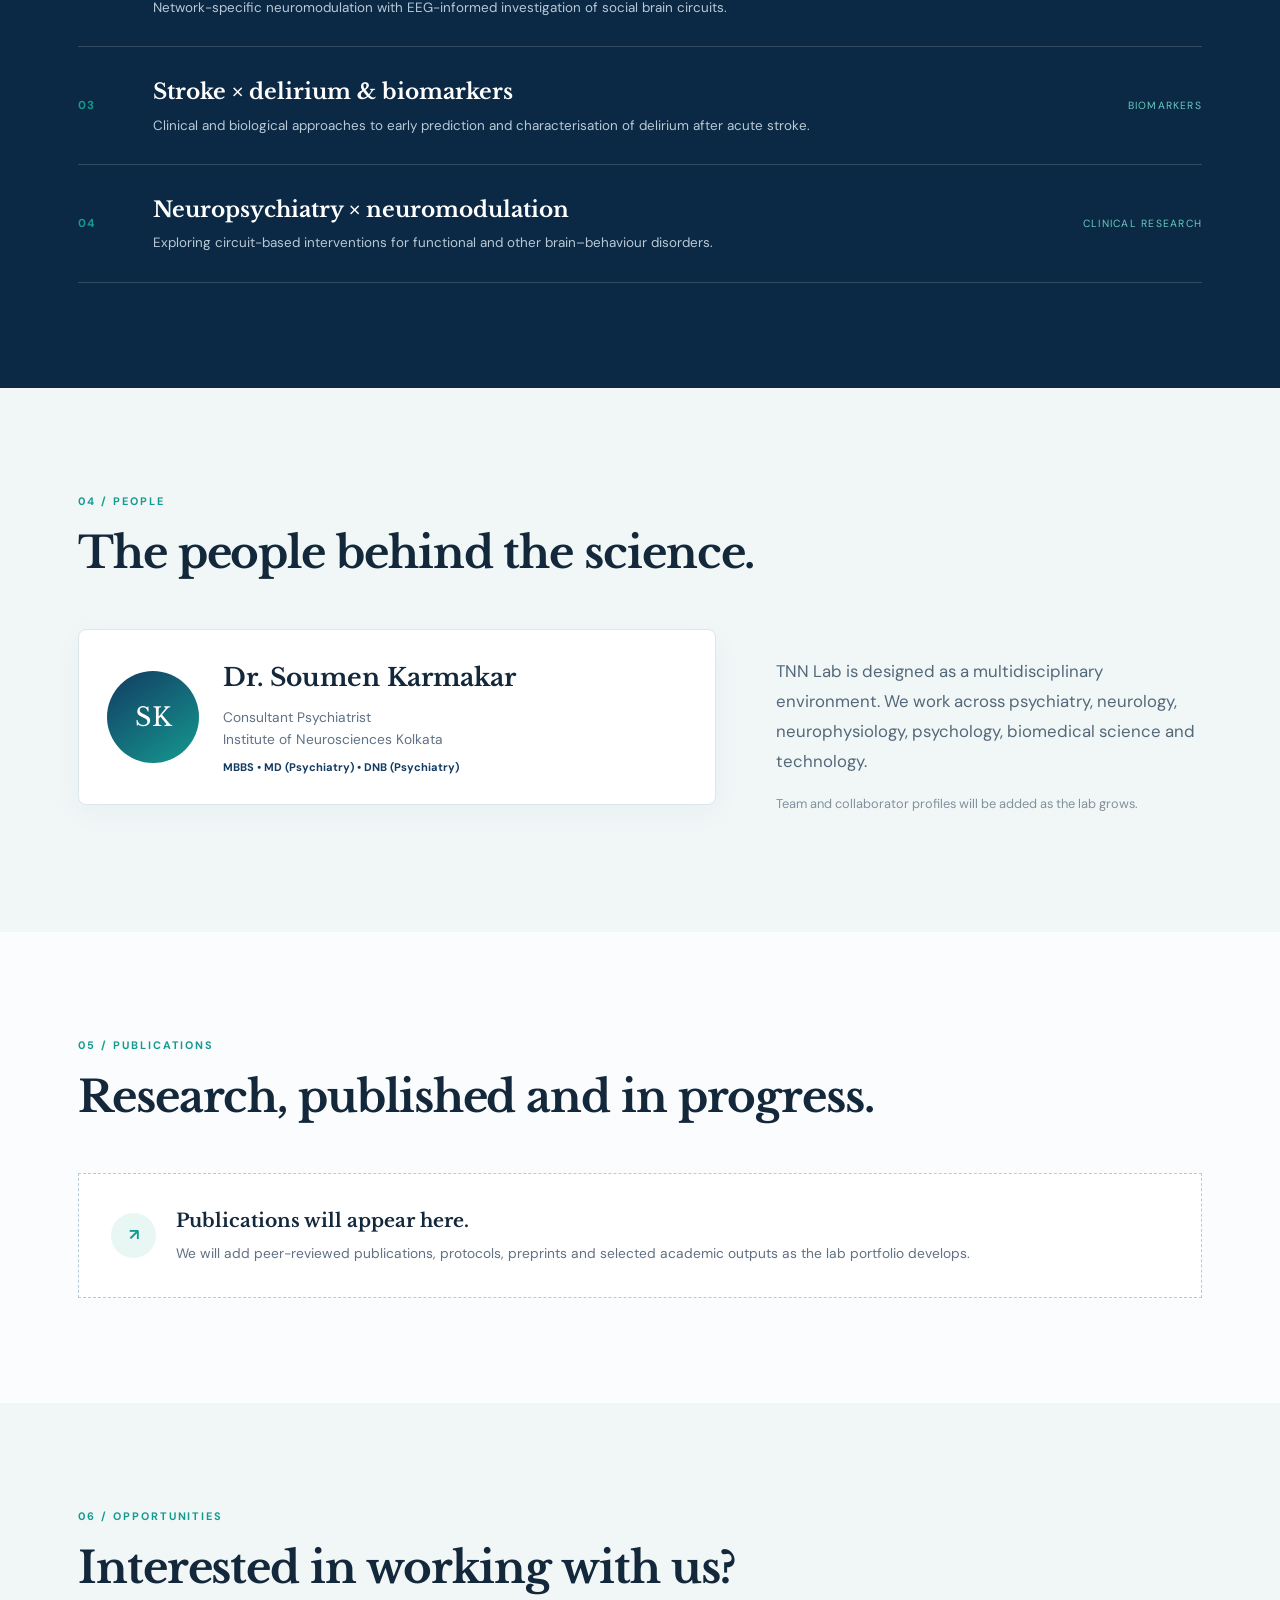
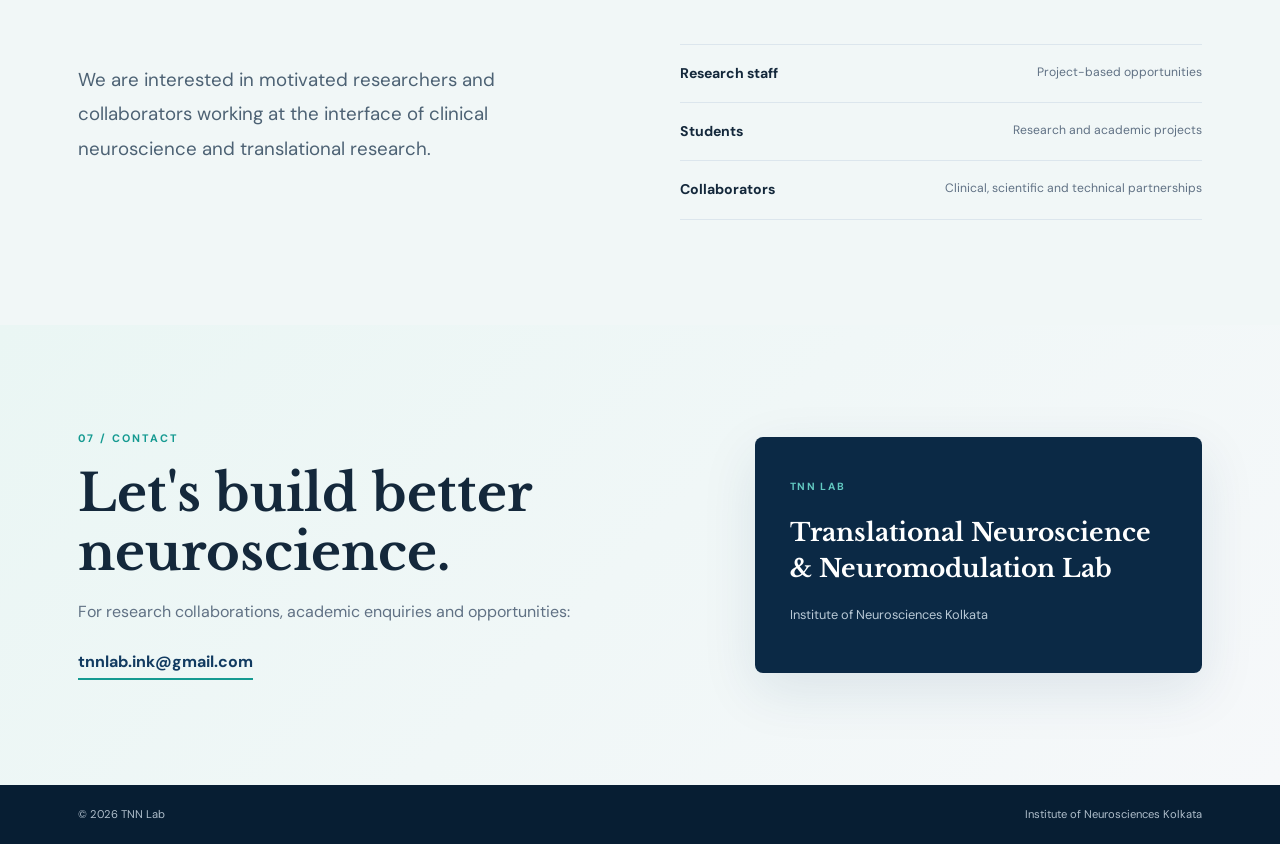
==== commit f9b73a5c: "Remove Principal Investigator tag from landing page" ====
--- a/index.html
+++ b/index.html
@@ -161,7 +161,6 @@
         <article class="person-card">
           <div class="avatar">SK</div>
           <div>
-            <p class="role">Principal Investigator</p>
             <h3>Dr. Soumen Karmakar</h3>
             <p>Consultant Psychiatrist<br>Institute of Neurosciences Kolkata</p>
             <div class="credential">MBBS • MD (Psychiatry) • DNB (Psychiatry)</div>
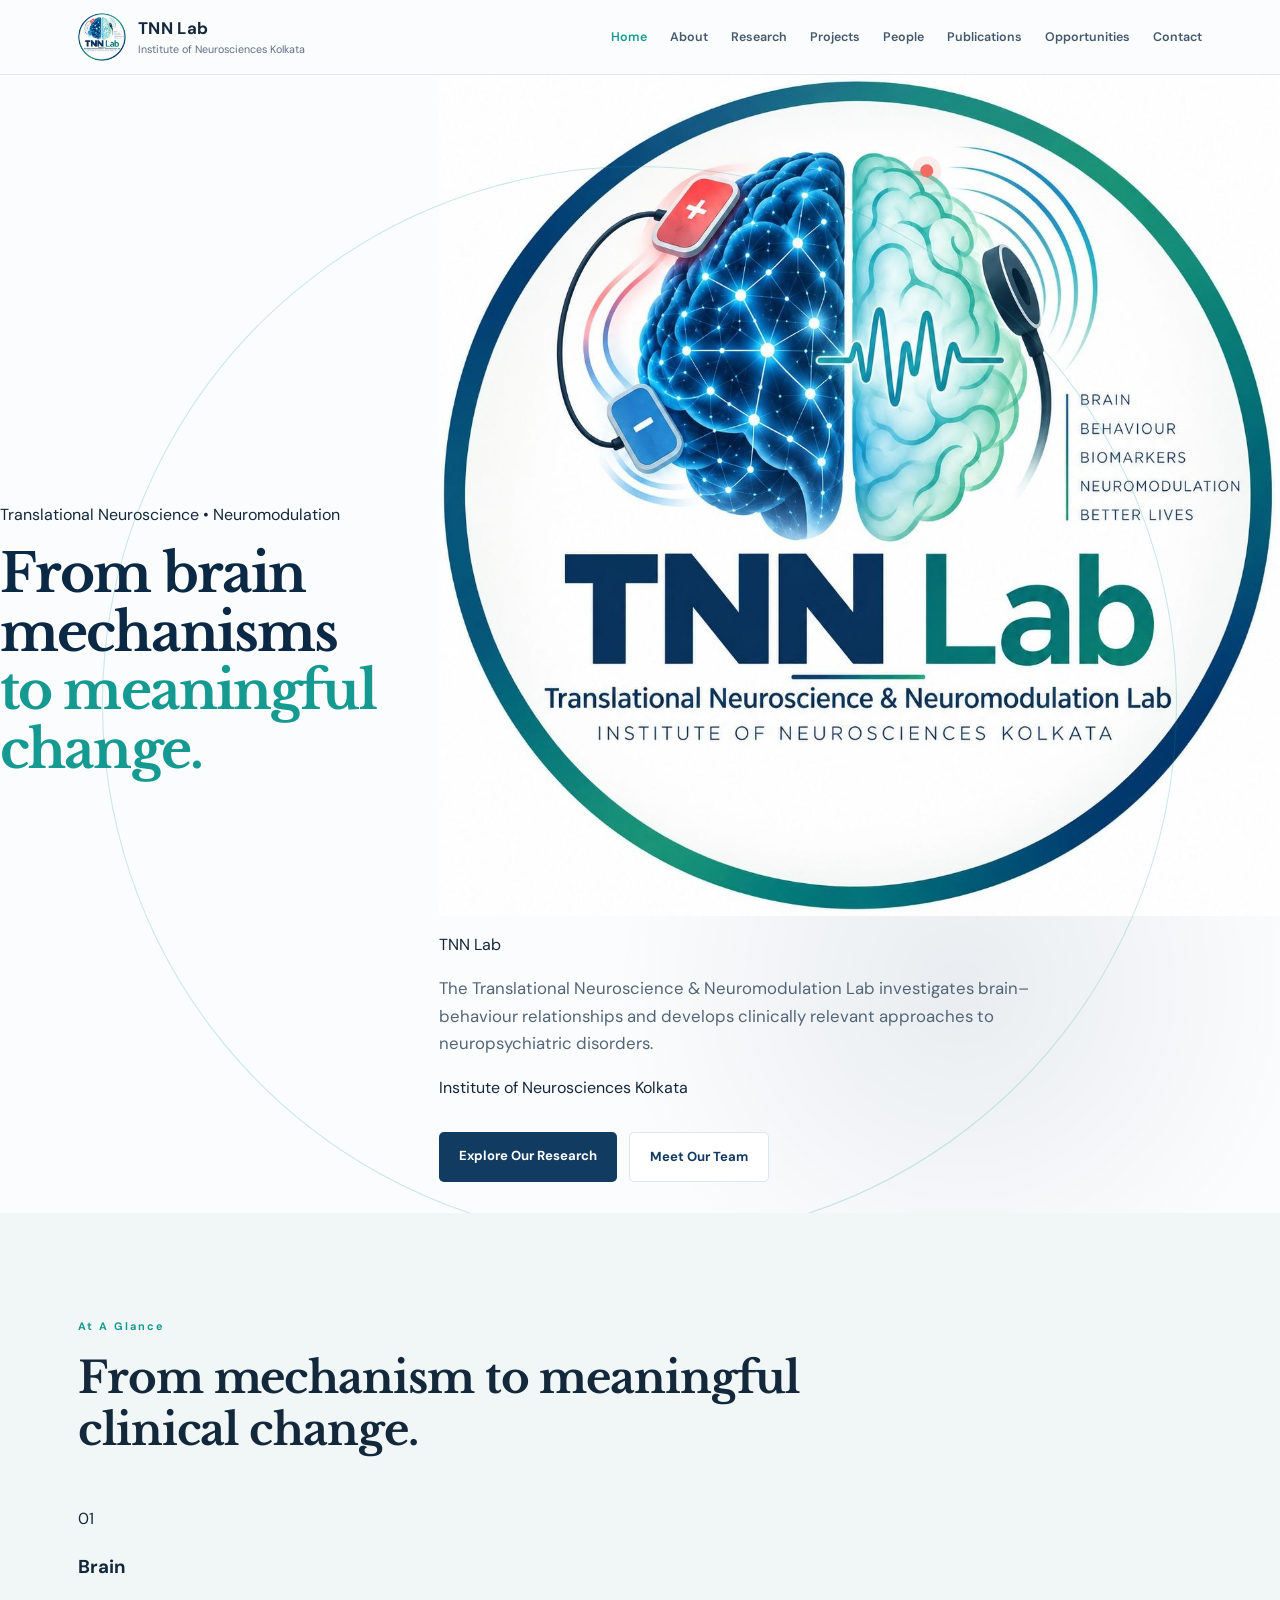
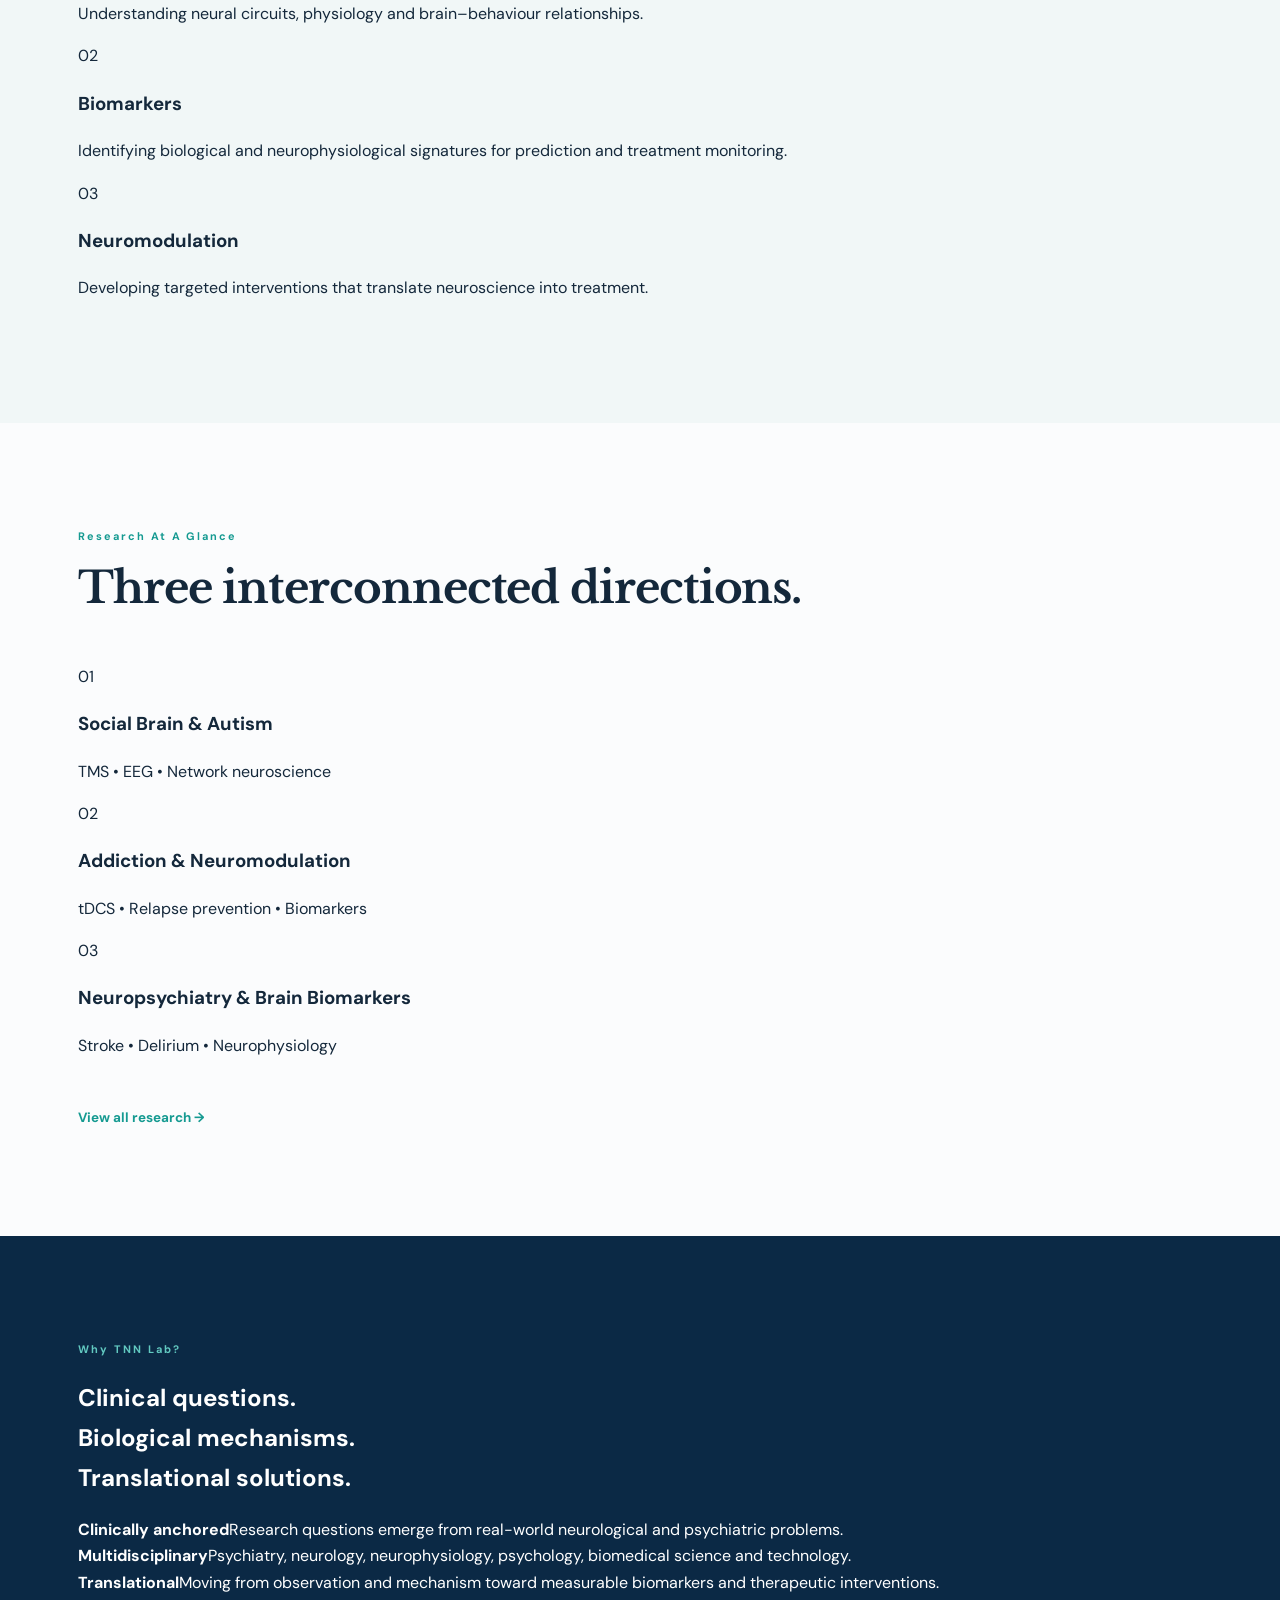
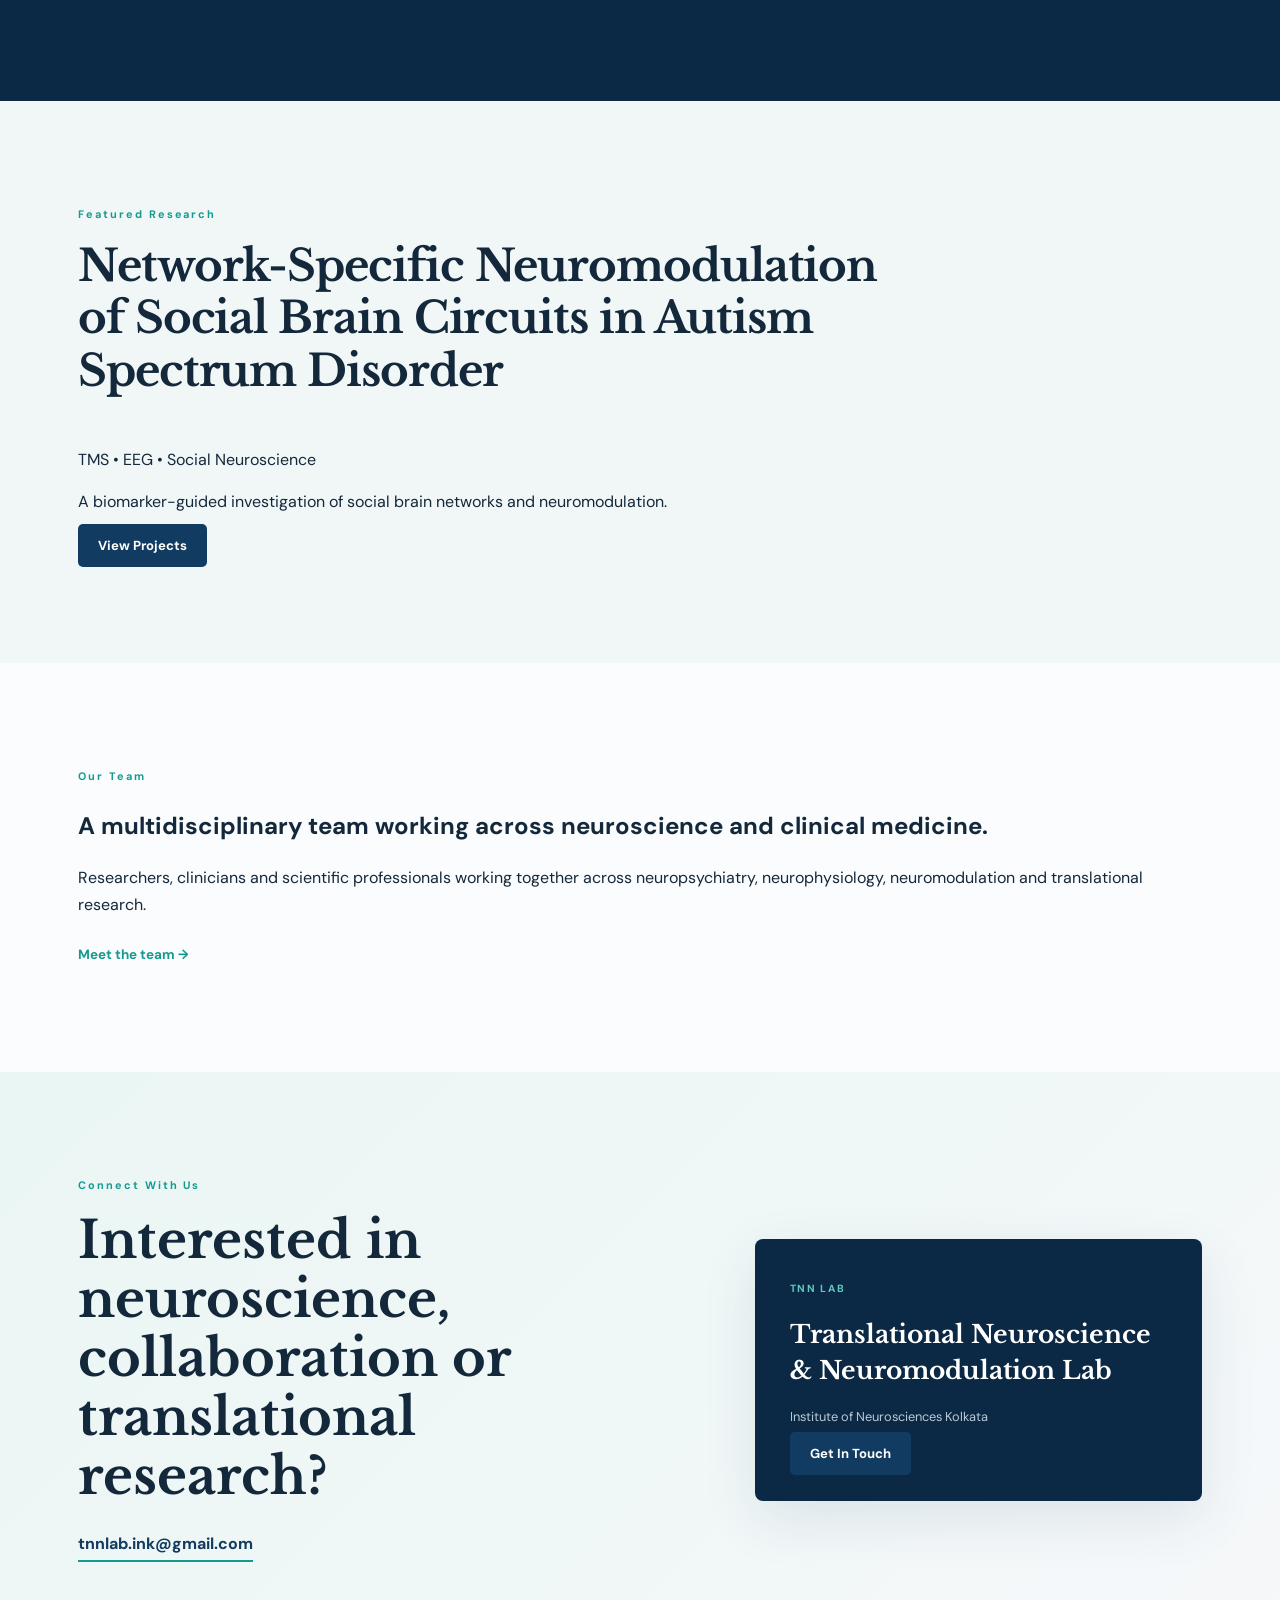
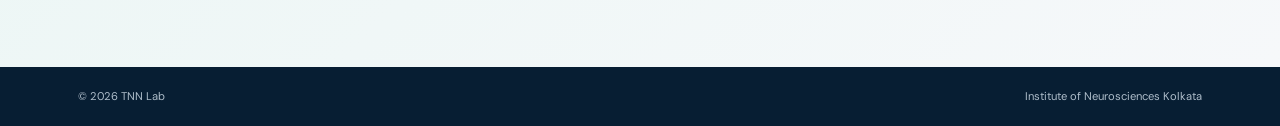
==== commit 18aeec87: "Redesign home page as concise lab landing page" ====
--- a/index.html
+++ b/index.html
@@ -16,6 +16,7 @@
       </a>
       <button class="menu-toggle" aria-label="Open navigation" aria-expanded="false">☰</button>
       <nav class="nav" aria-label="Primary navigation">
+        <a class="active" href="index.html">Home</a>
         <a href="about.html">About</a>
         <a href="research.html">Research</a>
         <a href="projects.html">Projects</a>
@@ -28,198 +29,135 @@
   </header>
 
   <main>
-    <section id="home" class="hero">
-      <div class="hero-grid">
-        <div class="hero-copy">
-          <p class="eyebrow">TRANSLATIONAL NEUROSCIENCE • NEUROMODULATION</p>
-          <h1>From brain mechanisms<br><em>to meaningful change.</em></h1>
+    <section class="hero home-hero">
+      <div class="home-hero-heading">
+        <p class="home-eyebrow">Translational Neuroscience • Neuromodulation</p>
+        <h1>From brain mechanisms<br><em>to meaningful change.</em></h1>
+      </div>
+
+      <div class="home-intro">
+        <div class="home-intro-visual">
+          <div class="logo-orbit"></div>
+          <img src="assets/tnn-lab-logo.jpg" alt="TNN Lab">
+        </div>
+        <div class="home-intro-copy">
+          <p class="home-intro-kicker">TNN Lab</p>
           <p class="lead">
             The Translational Neuroscience &amp; Neuromodulation Lab investigates
             brain–behaviour relationships and develops clinically relevant approaches
             to neuropsychiatric disorders.
           </p>
+          <p class="home-location">Institute of Neurosciences Kolkata</p>
           <div class="hero-actions">
-            <a class="btn btn-primary" href="research.html">Explore our research</a>
-            <a class="btn btn-quiet" href="contact.html">Get in touch</a>
+            <a class="btn btn-primary" href="research.html">Explore Our Research</a>
+            <a class="btn btn-quiet" href="people.html">Meet Our Team</a>
           </div>
-          <div class="hero-meta">
-            <span>Institute of Neurosciences Kolkata</span>
-            <span>Clinical × Translational</span>
-          </div>
-        </div>
-        <div class="hero-mark">
-          <div class="logo-orbit"></div>
-          <img src="assets/tnn-lab-logo.jpg" alt="TNN Lab">
         </div>
       </div>
     </section>
 
-    <section id="about" class="section section-light">
+    <section class="home-pillars section section-light">
+      <div class="section-heading home-centered-heading">
+        <p class="eyebrow">At A Glance</p>
+        <h2>From mechanism to meaningful clinical change.</h2>
+      </div>
+      <div class="pillar-grid">
+        <article class="pillar">
+          <div class="pillar-number">01</div>
+          <h3>Brain</h3>
+          <p>Understanding neural circuits, physiology and brain–behaviour relationships.</p>
+        </article>
+        <article class="pillar">
+          <div class="pillar-number">02</div>
+          <h3>Biomarkers</h3>
+          <p>Identifying biological and neurophysiological signatures for prediction and treatment monitoring.</p>
+        </article>
+        <article class="pillar">
+          <div class="pillar-number">03</div>
+          <h3>Neuromodulation</h3>
+          <p>Developing targeted interventions that translate neuroscience into treatment.</p>
+        </article>
+      </div>
+    </section>
+
+    <section class="home-research section">
       <div class="section-heading">
-        <p class="eyebrow">01 / ABOUT</p>
-        <h2>A clinically anchored neuroscience lab.</h2>
+        <p class="eyebrow">Research At A Glance</p>
+        <h2>Three interconnected directions.</h2>
       </div>
-      <div class="two-col">
+      <div class="research-glance-grid">
+        <article>
+          <span>01</span>
+          <h3>Social Brain &amp; Autism</h3>
+          <p>TMS • EEG • Network neuroscience</p>
+        </article>
+        <article>
+          <span>02</span>
+          <h3>Addiction &amp; Neuromodulation</h3>
+          <p>tDCS • Relapse prevention • Biomarkers</p>
+        </article>
+        <article>
+          <span>03</span>
+          <h3>Neuropsychiatry &amp; Brain Biomarkers</h3>
+          <p>Stroke • Delirium • Neurophysiology</p>
+        </article>
+      </div>
+      <div class="section-cta"><a class="text-link" href="research.html">View all research →</a></div>
+    </section>
+
+    <section class="home-why section section-dark">
+      <div class="home-why-grid">
         <div>
-          <p class="large-copy">
-            TNN Lab sits at the intersection of <strong>clinical psychiatry,
-            neuroscience and neuromodulation</strong>. Our work starts with
-            clinically important problems and moves across levels of investigation —
-            from phenomenology and behaviour to electrophysiology, biomarkers and
-            experimental therapeutics.
-          </p>
+          <p class="eyebrow">Why TNN Lab?</p>
+          <h2>Clinical questions.<br>Biological mechanisms.<br>Translational solutions.</h2>
         </div>
-        <div class="principles">
-          <div class="principle"><span>01</span><div><h3>Clinical relevance</h3><p>Research questions emerge from real patients and real clinical needs.</p></div></div>
-          <div class="principle"><span>02</span><div><h3>Mechanism</h3><p>We seek measurable biological and neurophysiological signatures.</p></div></div>
-          <div class="principle"><span>03</span><div><h3>Translation</h3><p>Findings are designed to move toward better assessment and treatment.</p></div></div>
+        <div class="why-list">
+          <div><strong>Clinically anchored</strong><span>Research questions emerge from real-world neurological and psychiatric problems.</span></div>
+          <div><strong>Multidisciplinary</strong><span>Psychiatry, neurology, neurophysiology, psychology, biomedical science and technology.</span></div>
+          <div><strong>Translational</strong><span>Moving from observation and mechanism toward measurable biomarkers and therapeutic interventions.</span></div>
         </div>
       </div>
     </section>
 
-    <section id="research" class="section">
+    <section class="home-feature section section-light">
       <div class="section-heading">
-        <p class="eyebrow">02 / RESEARCH</p>
-        <h2>Multiple routes into the same question:<br>how can we improve brain health?</h2>
+        <p class="eyebrow">Featured Research</p>
+        <h2>Network-Specific Neuromodulation of Social Brain Circuits in Autism Spectrum Disorder</h2>
       </div>
-      <div class="research-grid">
-        <article class="research-card">
-          <div class="card-no">01</div>
-          <h3>Neuromodulation</h3>
-          <p>TMS, tDCS/tES and other circuit-based interventions for neuropsychiatric and neurological conditions.</p>
-          <div class="tags"><span>TMS</span><span>tDCS</span><span>TBS</span></div>
-        </article>
-        <article class="research-card">
-          <div class="card-no">02</div>
-          <h3>Neuropsychiatry</h3>
-          <p>Brain–behaviour disorders where neurological, psychiatric and cognitive processes converge.</p>
-          <div class="tags"><span>Neuropsychiatry</span><span>FND</span><span>Stroke</span></div>
-        </article>
-        <article class="research-card">
-          <div class="card-no">03</div>
-          <h3>EEG &amp; neurophysiology</h3>
-          <p>Electrophysiological biomarkers, network-level signatures and stimulation–EEG paradigms.</p>
-          <div class="tags"><span>EEG</span><span>TMS–EEG</span><span>Biomarkers</span></div>
-        </article>
-        <article class="research-card">
-          <div class="card-no">04</div>
-          <h3>Biomarkers &amp; translational biology</h3>
-          <p>Peripheral and molecular signals that can improve prediction, stratification and treatment monitoring.</p>
-          <div class="tags"><span>Biomarkers</span><span>Wet lab</span><span>Genomics</span></div>
-        </article>
-        <article class="research-card">
-          <div class="card-no">05</div>
-          <h3>Digital mental health</h3>
-          <p>Digital tools and data-driven interventions designed to extend evidence-based care beyond the clinic.</p>
-          <div class="tags"><span>Digital</span><span>Monitoring</span><span>Intervention</span></div>
-        </article>
-        <article class="research-card accent-card">
-          <div class="card-no">06</div>
-          <h3>From mechanism to treatment</h3>
-          <p>Integrated studies connecting clinical phenotypes with physiology, biomarkers and targeted intervention.</p>
-          <div class="tags"><span>Clinical trials</span><span>Precision</span><span>Translation</span></div>
-        </article>
+      <div class="feature-card">
+        <div>
+          <span class="feature-label">TMS • EEG • Social Neuroscience</span>
+          <p>A biomarker-guided investigation of social brain networks and neuromodulation.</p>
+        </div>
+        <a class="btn btn-primary" href="projects.html">View Projects</a>
       </div>
     </section>
 
-    <section id="projects" class="section section-dark">
-      <div class="section-heading">
-        <p class="eyebrow">03 / RESEARCH PROGRAMMES</p>
-        <h2>Current and developing programmes.</h2>
-        <p class="section-intro">A growing portfolio spanning addiction, neuropsychiatry, neuromodulation and brain biomarkers.</p>
-      </div>
-      <div class="project-list">
-        <article class="project">
-          <div class="project-label">01</div>
-          <div><h3>Alcohol use disorder × tDCS</h3><p>Neuromodulation-based relapse-prevention research integrating clinical outcomes with mechanistic measures.</p></div>
-          <span class="project-type">ICMR programme</span>
-        </article>
-        <article class="project">
-          <div class="project-label">02</div>
-          <div><h3>Autism × social brain networks</h3><p>Network-specific neuromodulation with EEG-informed investigation of social brain circuits.</p></div>
-          <span class="project-type">TMS • EEG</span>
-        </article>
-        <article class="project">
-          <div class="project-label">03</div>
-          <div><h3>Stroke × delirium &amp; biomarkers</h3><p>Clinical and biological approaches to early prediction and characterisation of delirium after acute stroke.</p></div>
-          <span class="project-type">Biomarkers</span>
-        </article>
-        <article class="project">
-          <div class="project-label">04</div>
-          <div><h3>Neuropsychiatry × neuromodulation</h3><p>Exploring circuit-based interventions for functional and other brain–behaviour disorders.</p></div>
-          <span class="project-type">Clinical research</span>
-        </article>
-      </div>
-    </section>
-
-    <section id="people" class="section section-light">
-      <div class="section-heading">
-        <p class="eyebrow">04 / PEOPLE</p>
-        <h2>The people behind the science.</h2>
-      </div>
-      <div class="people-grid">
-        <article class="person-card">
-          <div class="avatar">SK</div>
-          <div>
-            <h3>Dr. Soumen Karmakar</h3>
-            <p>Consultant Psychiatrist<br>Institute of Neurosciences Kolkata</p>
-            <div class="credential">MBBS • MD (Psychiatry) • DNB (Psychiatry)</div>
-          </div>
-        </article>
-        <div class="people-note">
-          <p>
-            TNN Lab is designed as a multidisciplinary environment. We work across
-            psychiatry, neurology, neurophysiology, psychology, biomedical science
-            and technology.
-          </p>
-          <p class="muted">Team and collaborator profiles will be added as the lab grows.</p>
+    <section class="home-team section">
+      <div class="home-team-inner">
+        <div>
+          <p class="eyebrow">Our Team</p>
+          <h2>A multidisciplinary team working across neuroscience and clinical medicine.</h2>
+        </div>
+        <div>
+          <p>Researchers, clinicians and scientific professionals working together across neuropsychiatry, neurophysiology, neuromodulation and translational research.</p>
+          <a class="text-link" href="people.html">Meet the team →</a>
         </div>
       </div>
     </section>
 
-    <section id="publications" class="section">
-      <div class="section-heading">
-        <p class="eyebrow">05 / PUBLICATIONS</p>
-        <h2>Research, published and in progress.</h2>
-      </div>
-      <div class="publication-placeholder">
-        <div class="pub-icon">↗</div>
-        <div>
-          <h3>Publications will appear here.</h3>
-          <p>We will add peer-reviewed publications, protocols, preprints and selected academic outputs as the lab portfolio develops.</p>
-        </div>
-      </div>
-    </section>
-
-    <section id="opportunities" class="section section-light">
-      <div class="section-heading">
-        <p class="eyebrow">06 / OPPORTUNITIES</p>
-        <h2>Interested in working with us?</h2>
-      </div>
-      <div class="opportunity-grid">
-        <div>
-          <p class="large-copy">We are interested in motivated researchers and collaborators working at the interface of clinical neuroscience and translational research.</p>
-        </div>
-        <div class="opportunity-list">
-          <div><strong>Research staff</strong><span>Project-based opportunities</span></div>
-          <div><strong>Students</strong><span>Research and academic projects</span></div>
-          <div><strong>Collaborators</strong><span>Clinical, scientific and technical partnerships</span></div>
-        </div>
-      </div>
-    </section>
-
-    <section id="contact" class="section contact-section">
+    <section class="home-contact section contact-section">
       <div class="contact-grid">
         <div>
-          <p class="eyebrow">07 / CONTACT</p>
-          <h2>Let's build better neuroscience.</h2>
-          <p class="contact-lead">For research collaborations, academic enquiries and opportunities:</p>
+          <p class="eyebrow">Connect With Us</p>
+          <h2>Interested in neuroscience, collaboration or translational research?</h2>
           <a class="email" href="mailto:tnnlab.ink@gmail.com">tnnlab.ink@gmail.com</a>
         </div>
         <div class="contact-box">
           <span class="contact-label">TNN LAB</span>
           <h3>Translational Neuroscience<br>&amp; Neuromodulation Lab</h3>
           <p>Institute of Neurosciences Kolkata</p>
+          <a class="btn btn-primary" href="contact.html">Get In Touch</a>
         </div>
       </div>
     </section>
@@ -231,7 +169,6 @@
       <span>Institute of Neurosciences Kolkata</span>
     </div>
   </footer>
-
   <script src="script.js"></script>
 </body>
-</html>
+</html>
--- a/style.css
+++ b/style.css
@@ -170,6 +170,12 @@
 .project p { margin:0; color:#b9c9d6; font-size:.84rem; max-width:690px; }
 .project-type { color:#69c9c2; font-size:.65rem; letter-spacing:.12em; text-transform:uppercase; white-space:nowrap; }
 
+
+.team-grid { display:grid; grid-template-columns:repeat(2, minmax(0, 1fr)); gap:24px; }
+.team-grid .person-card { height:100%; box-sizing:border-box; align-items:flex-start; }
+.person-bio { margin-top:12px !important; font-size:.78rem !important; line-height:1.65; color:#607184 !important; }
+.team-note { margin-top:42px; max-width:850px; }
+
 .people-grid { display:grid; grid-template-columns:1.2fr .8fr; gap:60px; align-items:start; }
 .person-card { background:#fff; border:1px solid var(--line); border-radius:8px; padding:28px; display:flex; gap:24px; align-items:center; box-shadow:0 8px 30px rgba(18,59,97,.04); }
 .avatar { width:92px; height:92px; border-radius:50%; display:grid; place-items:center; flex:none; background:linear-gradient(145deg,var(--navy),var(--teal)); color:#fff; font-family:var(--serif); font-size:1.6rem; }
@@ -210,7 +216,7 @@
   .hero-grid { grid-template-columns:1fr; padding-top:55px; }
   .hero-mark { justify-self:center; max-width:430px; }
   .research-grid { grid-template-columns:repeat(2,1fr); }
-  .two-col, .people-grid, .opportunity-grid, .contact-grid { grid-template-columns:1fr; gap:35px; }
+  .two-col, .people-grid, .team-grid, .opportunity-grid, .contact-grid { grid-template-columns:1fr; gap:35px; }
 }
 @media (max-width: 720px) {
   .nav { display:none; position:absolute; top:74px; left:0; right:0; padding:16px 28px 22px; background:#fff; border-bottom:1px solid var(--line); flex-direction:column; align-items:flex-start; }
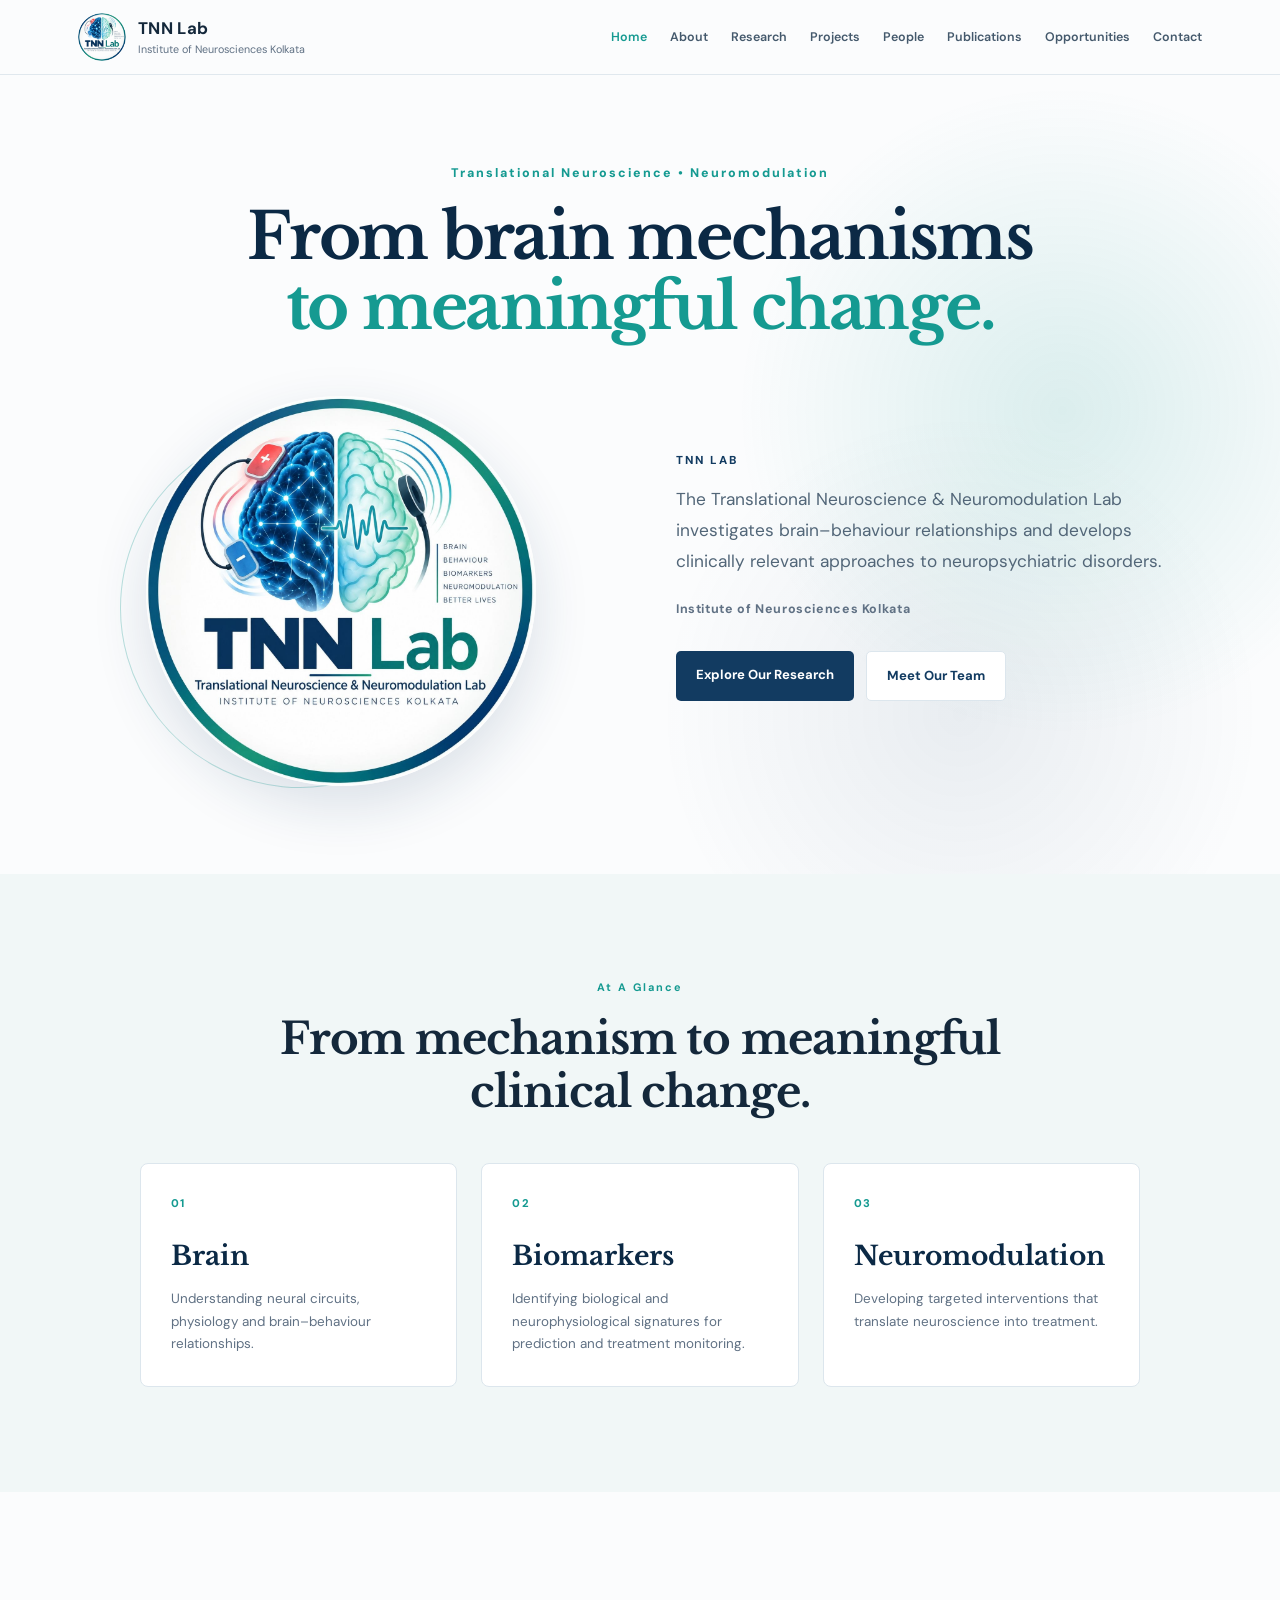
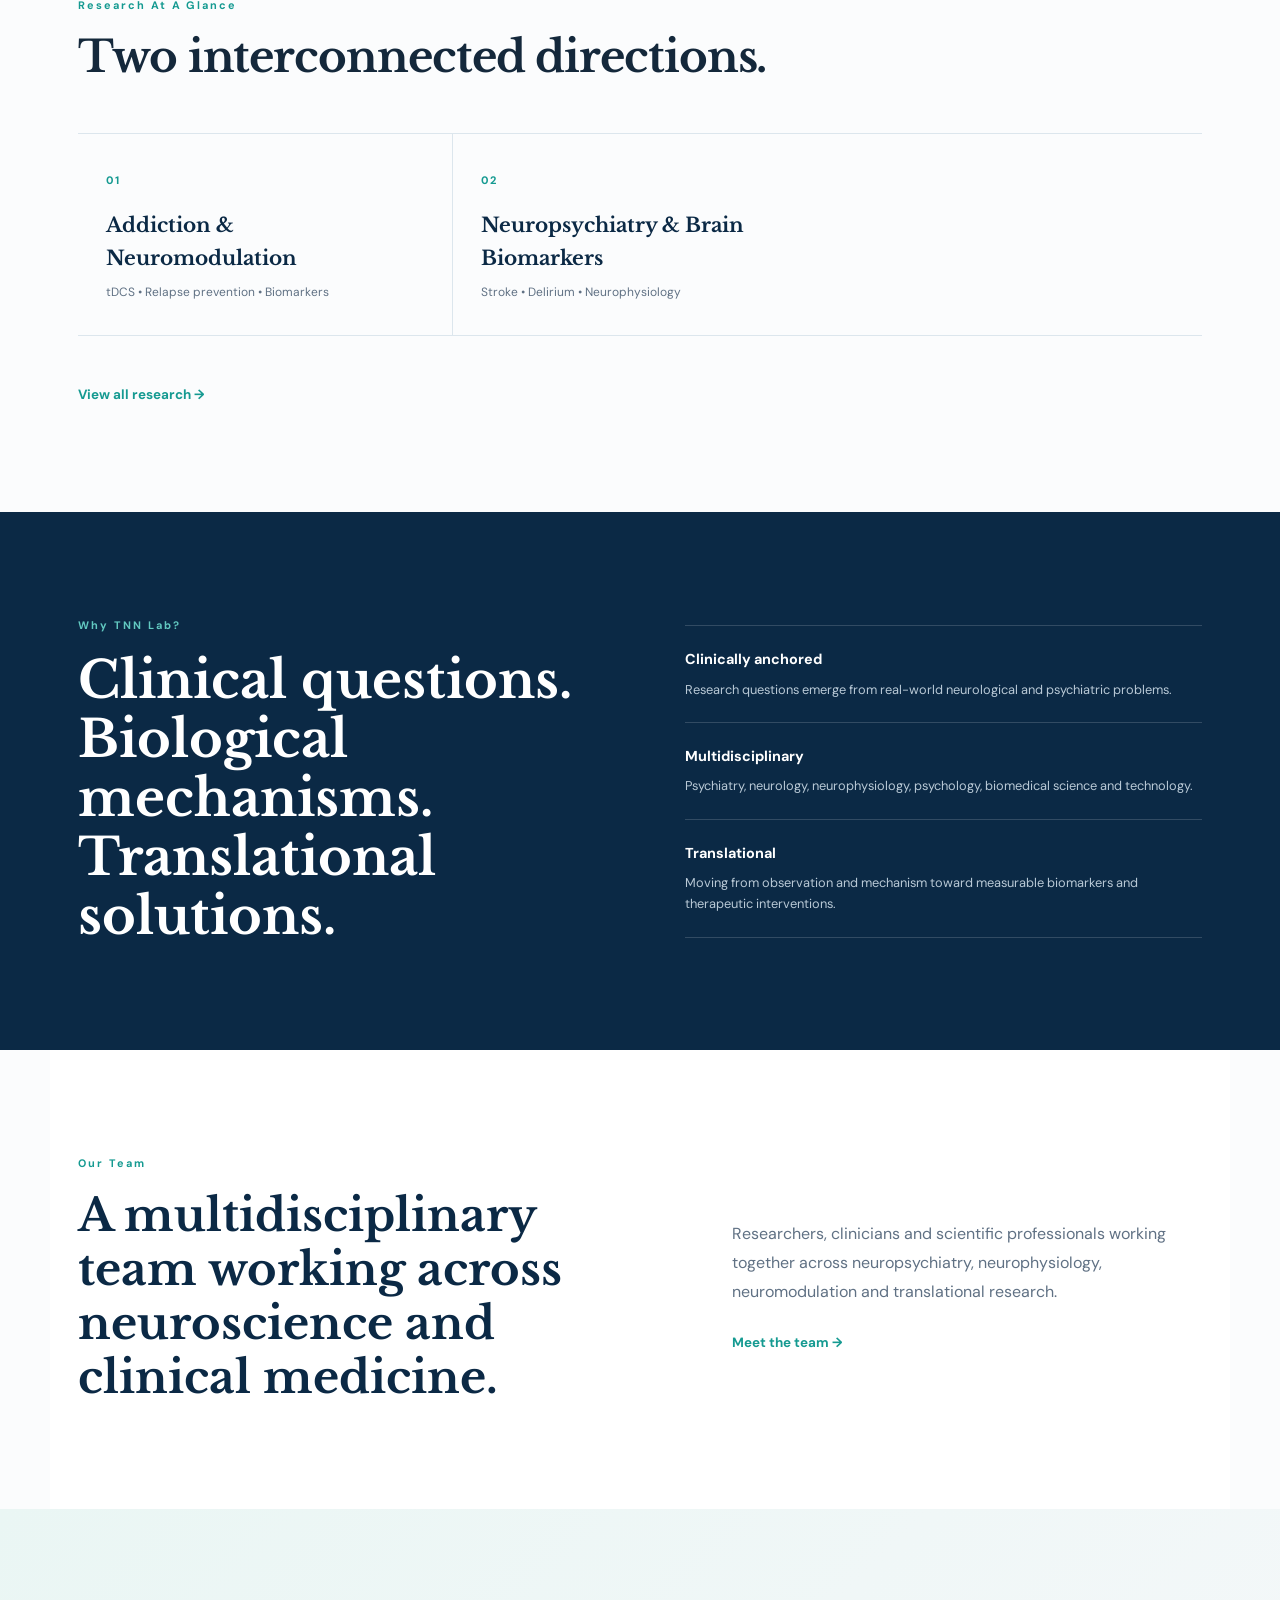
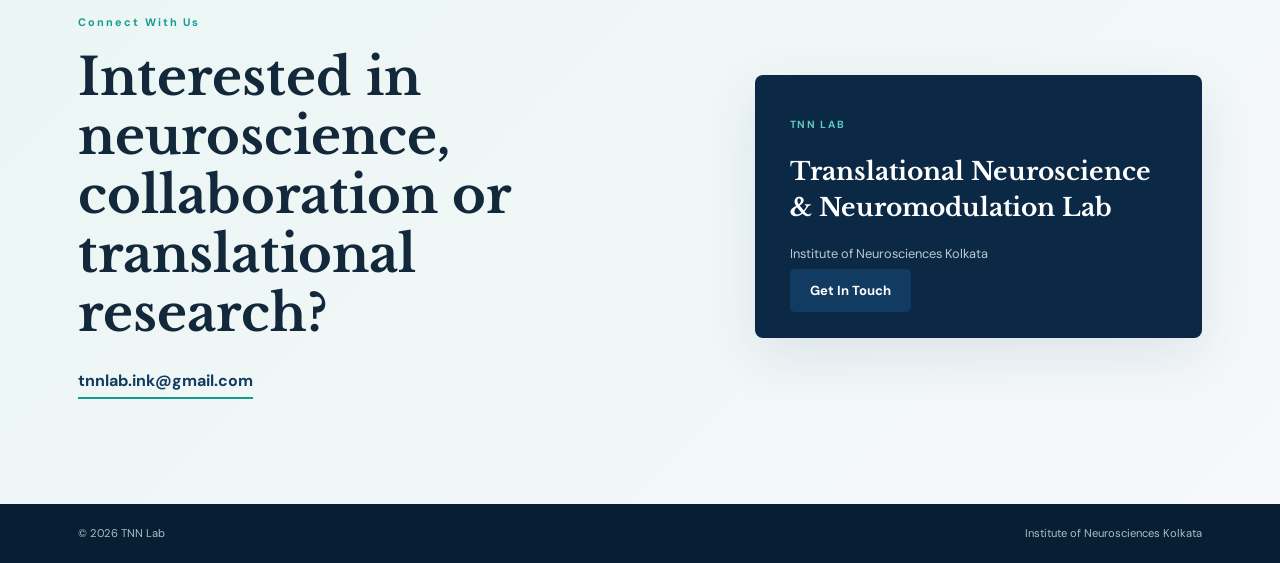
==== commit efbd5319: "Remove Autism project from homepage" ====
--- a/index.html
+++ b/index.html
@@ -83,21 +83,16 @@
     <section class="home-research section">
       <div class="section-heading">
         <p class="eyebrow">Research At A Glance</p>
-        <h2>Three interconnected directions.</h2>
+        <h2>Two interconnected directions.</h2>
       </div>
       <div class="research-glance-grid">
         <article>
           <span>01</span>
-          <h3>Social Brain &amp; Autism</h3>
-          <p>TMS • EEG • Network neuroscience</p>
-        </article>
-        <article>
-          <span>02</span>
           <h3>Addiction &amp; Neuromodulation</h3>
           <p>tDCS • Relapse prevention • Biomarkers</p>
         </article>
         <article>
-          <span>03</span>
+          <span>02</span>
           <h3>Neuropsychiatry &amp; Brain Biomarkers</h3>
           <p>Stroke • Delirium • Neurophysiology</p>
         </article>
@@ -116,20 +111,6 @@
           <div><strong>Multidisciplinary</strong><span>Psychiatry, neurology, neurophysiology, psychology, biomedical science and technology.</span></div>
           <div><strong>Translational</strong><span>Moving from observation and mechanism toward measurable biomarkers and therapeutic interventions.</span></div>
         </div>
-      </div>
-    </section>
-
-    <section class="home-feature section section-light">
-      <div class="section-heading">
-        <p class="eyebrow">Featured Research</p>
-        <h2>Network-Specific Neuromodulation of Social Brain Circuits in Autism Spectrum Disorder</h2>
-      </div>
-      <div class="feature-card">
-        <div>
-          <span class="feature-label">TMS • EEG • Social Neuroscience</span>
-          <p>A biomarker-guided investigation of social brain networks and neuromodulation.</p>
-        </div>
-        <a class="btn btn-primary" href="projects.html">View Projects</a>
       </div>
     </section>
 
--- a/style.css
+++ b/style.css
@@ -246,3 +246,64 @@
 .btn-outline-light { color: #fff; border: 1px solid rgba(255,255,255,.35); padding: 13px 20px; border-radius: 5px; font-weight: 700; font-size: .82rem; display: inline-block; }
 .btn-outline-light:hover { border-color: #62c9c1; color: #62c9c1; }
 @media (max-width:720px){ .page-hero-inner{padding:65px 20px 58px;} }
+
+
+/* Home page redesign */
+.home-hero { display:block; min-height:0; padding:0 0 88px; }
+.home-hero-heading { width:100%; box-sizing:border-box; margin:0; padding:88px 28px 54px; text-align:center; }
+.home-eyebrow { margin:0 0 18px; color:var(--teal); font-size:.78rem; font-weight:800; letter-spacing:.16em; text-transform:none; }
+.home-hero-heading h1 { margin:0; color:var(--navy-deep); font-family:var(--serif); font-size:clamp(2.5rem,5.2vw,4rem); line-height:1.1; letter-spacing:-.035em; }
+.home-hero-heading h1 em { color:var(--teal); font-style:normal; }
+.home-intro { width:min(1124px, calc(100% - 56px)); margin:0 auto; display:grid; grid-template-columns:1fr 1fr; gap:72px; align-items:center; }
+.home-intro-visual { position:relative; min-height:380px; display:grid; place-items:center; }
+.home-intro-visual img { position:relative; z-index:2; width:min(100%,390px); border-radius:50%; box-shadow:0 20px 55px rgba(18,59,97,.14); }
+.home-intro-visual .logo-orbit { position:absolute; width:360px; height:360px; border:1px solid rgba(21,154,145,.28); border-radius:50%; }
+.home-intro-copy { padding:10px 0; }
+.home-intro-kicker { margin:0 0 14px; color:var(--navy); font-size:.72rem; font-weight:800; letter-spacing:.14em; text-transform:uppercase; }
+.home-intro-copy .lead { max-width:520px; margin:0; font-size:1.08rem; line-height:1.8; }
+.home-location { margin:22px 0 0; color:var(--muted); font-size:.78rem; font-weight:700; letter-spacing:.05em; }
+.home-centered-heading { text-align:center; max-width:760px; margin:0 auto 45px; }
+.pillar-grid { display:grid; grid-template-columns:repeat(3,1fr); gap:24px; max-width:1000px; margin:0 auto; }
+.pillar { padding:30px; border:1px solid var(--line); background:#fff; border-radius:8px; }
+.pillar-number { color:var(--teal); font-size:.7rem; font-weight:800; letter-spacing:.12em; margin-bottom:22px; }
+.pillar h3 { font-family:var(--serif); color:var(--navy-deep); font-size:1.65rem; margin:0 0 10px; }
+.pillar p { margin:0; color:var(--muted); font-size:.84rem; line-height:1.7; }
+.research-glance-grid { display:grid; grid-template-columns:repeat(3,1fr); gap:0; border-top:1px solid var(--line); border-bottom:1px solid var(--line); }
+.research-glance-grid article { padding:32px 28px; border-right:1px solid var(--line); }
+.research-glance-grid article:last-child { border-right:0; }
+.research-glance-grid span { color:var(--teal); font-size:.68rem; font-weight:800; letter-spacing:.12em; }
+.research-glance-grid h3 { font-family:var(--serif); color:var(--navy-deep); font-size:1.25rem; margin:16px 0 8px; }
+.research-glance-grid p { color:var(--muted); font-size:.75rem; margin:0; }
+.home-why-grid { display:grid; grid-template-columns:1fr 1fr; gap:90px; align-items:center; }
+.home-why h2 { font-family:var(--serif); font-size:clamp(2rem,4vw,3.4rem); line-height:1.15; margin:0; color:#fff; }
+.why-list { border-top:1px solid rgba(255,255,255,.16); }
+.why-list div { padding:22px 0; border-bottom:1px solid rgba(255,255,255,.16); display:flex; flex-direction:column; gap:7px; }
+.why-list strong { color:#fff; font-size:.9rem; }
+.why-list span { color:#b9c9d6; font-size:.8rem; line-height:1.65; }
+.feature-card { display:flex; justify-content:space-between; align-items:center; gap:35px; padding:34px; background:#fff; border:1px solid var(--line); border-left:4px solid var(--teal); box-shadow:0 12px 35px rgba(18,59,97,.05); }
+.feature-label { color:var(--teal); font-size:.68rem; font-weight:800; letter-spacing:.12em; text-transform:uppercase; }
+.feature-card p { margin:12px 0 0; color:var(--muted); font-size:.88rem; }
+.home-team { background:#fff; }
+.home-team-inner { display:grid; grid-template-columns:1.1fr .9fr; gap:80px; align-items:center; }
+.home-team h2 { font-family:var(--serif); color:var(--navy-deep); font-size:clamp(2rem,3.5vw,3rem); line-height:1.2; margin:0; }
+.home-team-inner > div:last-child p { color:var(--muted); line-height:1.8; }
+.home-contact { max-width:none; }
+@media (max-width:900px) {
+  .home-intro, .home-why-grid, .home-team-inner { grid-template-columns:1fr; gap:45px; }
+  .home-intro-visual { min-height:320px; }
+  .pillar-grid, .research-glance-grid { grid-template-columns:1fr; }
+  .research-glance-grid article { border-right:0; border-bottom:1px solid var(--line); }
+  .research-glance-grid article:last-child { border-bottom:0; }
+}
+@media (max-width:720px) {
+  .home-hero { padding:0 0 65px; }
+  .home-hero-heading { padding:65px 20px 40px; }
+  .home-intro { width:calc(100% - 40px); }
+  .home-eyebrow { font-size:.68rem; letter-spacing:.11em; }
+  .home-hero-heading h1 { font-size:2.35rem; }
+  .home-intro { gap:30px; }
+  .home-intro-visual { min-height:260px; }
+  .home-intro-visual img { width:min(80vw,300px); }
+  .home-intro-visual .logo-orbit { width:270px; height:270px; }
+  .feature-card { flex-direction:column; align-items:flex-start; }
+}
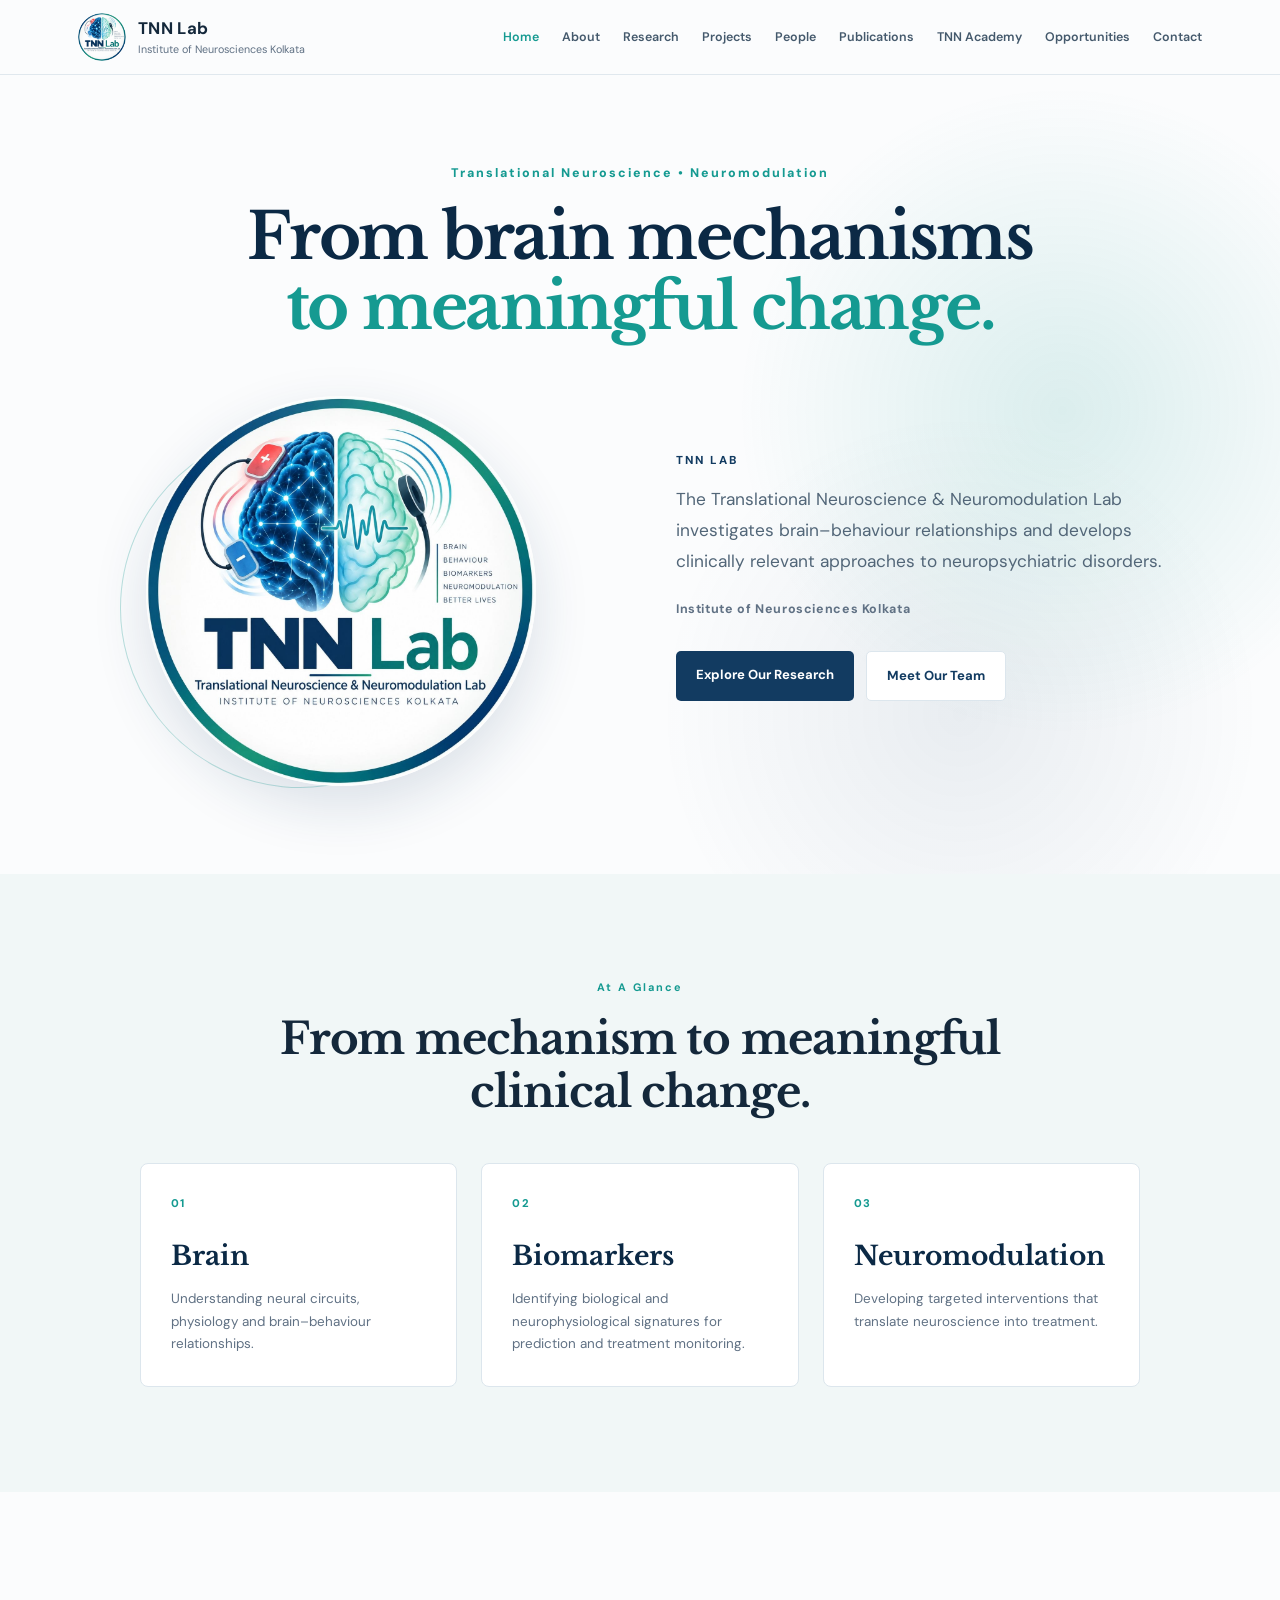
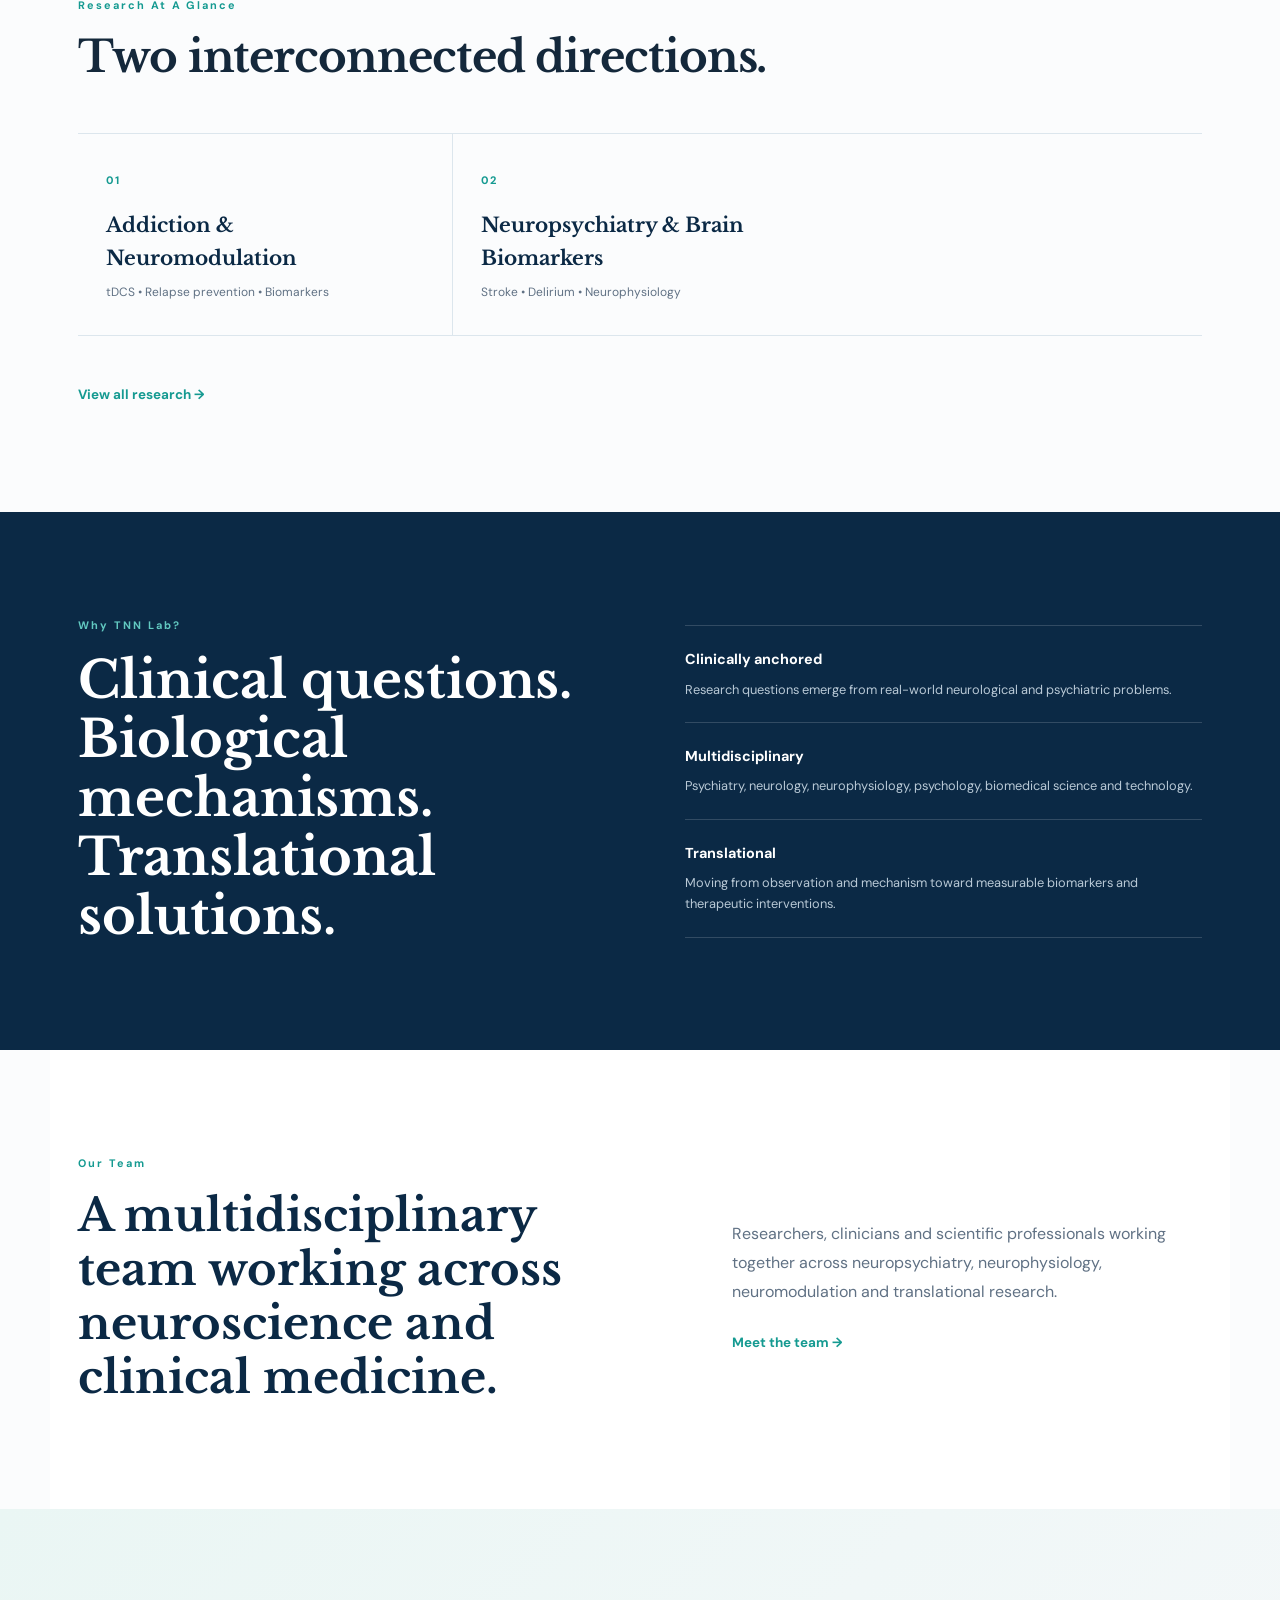
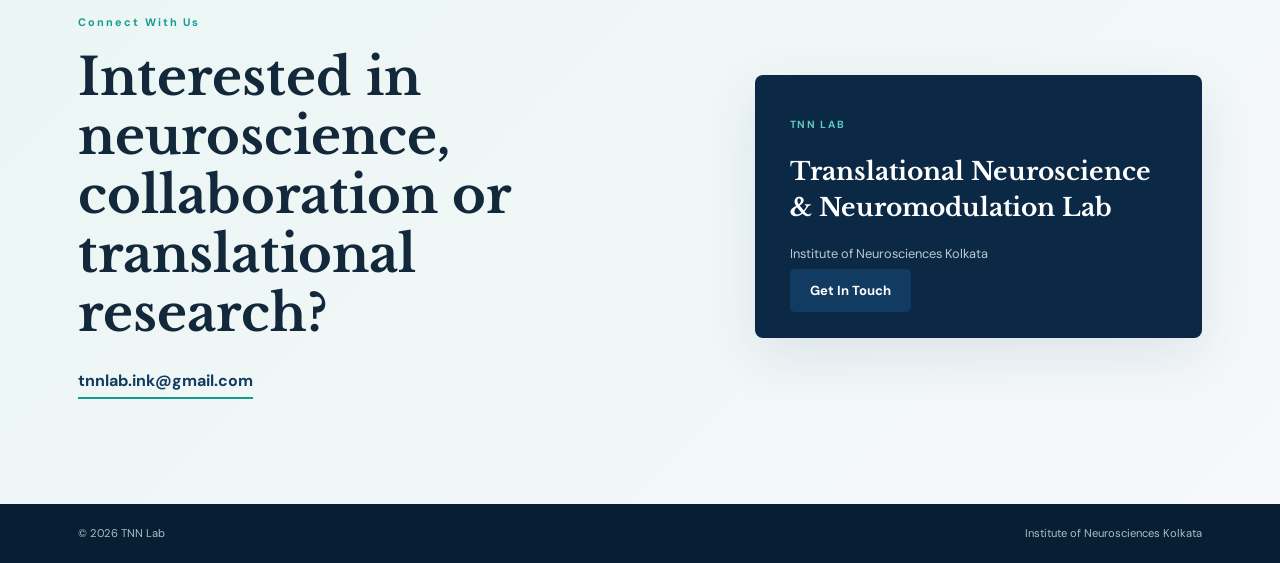
==== commit 722f3040: "Add TNN Academy to site navigation" ====
--- a/index.html
+++ b/index.html
@@ -21,7 +21,7 @@
         <a href="research.html">Research</a>
         <a href="projects.html">Projects</a>
         <a href="people.html">People</a>
-        <a href="publications.html">Publications</a>
+        <a href="publications.html">Publications</a><a href="academy.html">TNN Academy</a>
         <a href="opportunities.html">Opportunities</a>
         <a href="contact.html">Contact</a>
       </nav>
--- a/style.css
+++ b/style.css
@@ -307,3 +307,40 @@
   .home-intro-visual .logo-orbit { width:270px; height:270px; }
   .feature-card { flex-direction:column; align-items:flex-start; }
 }
+
+/* TNN Research Academy */
+.academy-hero-copy { max-width:760px; margin:24px 0 0; color:#536879; font-size:1rem; line-height:1.8; }
+.academy-intro { display:grid; grid-template-columns:1fr 1fr; gap:70px; align-items:start; }
+.academy-intro h2 { font-family:var(--serif); color:var(--navy-deep); font-size:clamp(2rem,3.5vw,3rem); line-height:1.2; margin:0; }
+.academy-intro > div:last-child p { color:var(--muted); line-height:1.8; }
+.academy-note { padding:18px 20px; background:#fff; border-left:3px solid var(--teal); font-size:.85rem; }
+.academy-section { max-width:none; background:var(--paper); }
+.academy-grid { max-width:1124px; margin:0 auto; display:grid; grid-template-columns:repeat(2, minmax(0,1fr)); gap:22px; }
+.academy-card { background:#fff; border:1px solid var(--line); border-radius:8px; padding:29px; box-shadow:0 8px 30px rgba(18,59,97,.035); display:flex; flex-direction:column; }
+.academy-card:hover { box-shadow:var(--shadow); }
+.academy-card-top { display:flex; justify-content:space-between; align-items:center; gap:15px; margin-bottom:22px; }
+.academy-number { color:var(--teal); font-weight:800; font-size:.72rem; letter-spacing:.13em; }
+.academy-meta { color:#728394; font-size:.68rem; font-weight:700; }
+.academy-card h3 { font-family:var(--serif); color:var(--navy-deep); font-size:1.42rem; margin:0 0 10px; }
+.academy-description { color:var(--muted); font-size:.85rem; line-height:1.7; margin:0 0 20px; }
+.academy-perspective { background:#eef7f6; border-radius:6px; padding:17px 18px; margin-bottom:19px; }
+.academy-perspective strong { color:var(--navy); font-size:.72rem; letter-spacing:.08em; text-transform:uppercase; }
+.academy-perspective p { color:#526a78; font-size:.78rem; line-height:1.65; margin:7px 0 0; }
+.academy-learn { margin-bottom:20px; }
+.academy-learn strong { font-size:.73rem; color:var(--navy); }
+.academy-learn ul { margin:8px 0 0; padding-left:18px; color:#607184; font-size:.77rem; line-height:1.8; }
+.academy-button { display:inline-block; align-self:flex-start; margin-top:auto; background:var(--navy); color:#fff; padding:11px 15px; border-radius:5px; font-size:.75rem; font-weight:700; }
+.academy-button:hover { background:var(--teal); }
+.academy-footnote { color:#81909d; font-size:.68rem; line-height:1.55; margin:12px 0 0; }
+.academy-next-inner { max-width:1124px; margin:0 auto; display:grid; grid-template-columns:1fr 1fr; gap:80px; align-items:center; }
+.academy-next h2 { font-family:var(--serif); color:#fff; font-size:clamp(2rem,3.5vw,3rem); line-height:1.2; margin:0; }
+.academy-next p { color:#b9c9d6; font-size:.9rem; line-height:1.8; }
+@media (max-width:900px) {
+  .academy-intro, .academy-next-inner { grid-template-columns:1fr; gap:35px; }
+  .academy-grid { grid-template-columns:1fr; }
+}
+@media (max-width:720px) {
+  .academy-grid { gap:17px; }
+  .academy-card { padding:23px; }
+  .academy-card-top { align-items:flex-start; flex-direction:column; gap:5px; }
+}
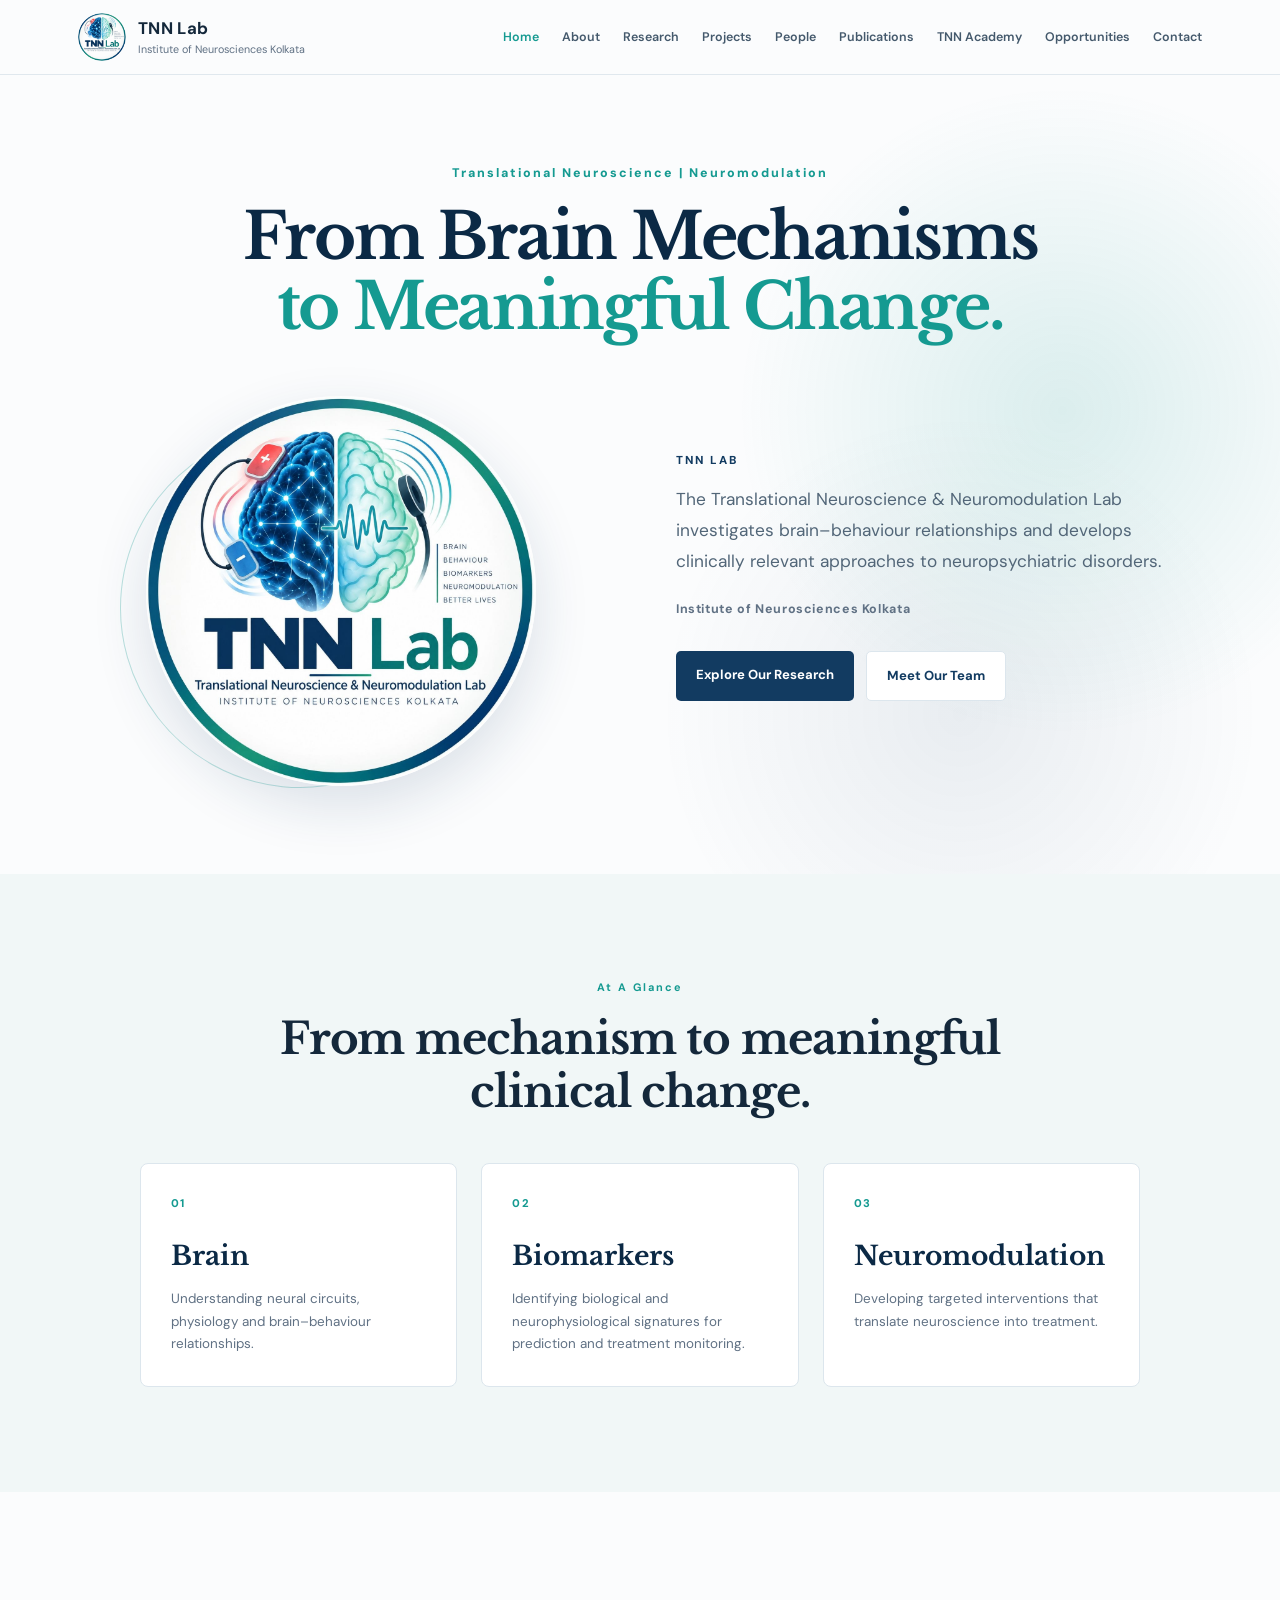
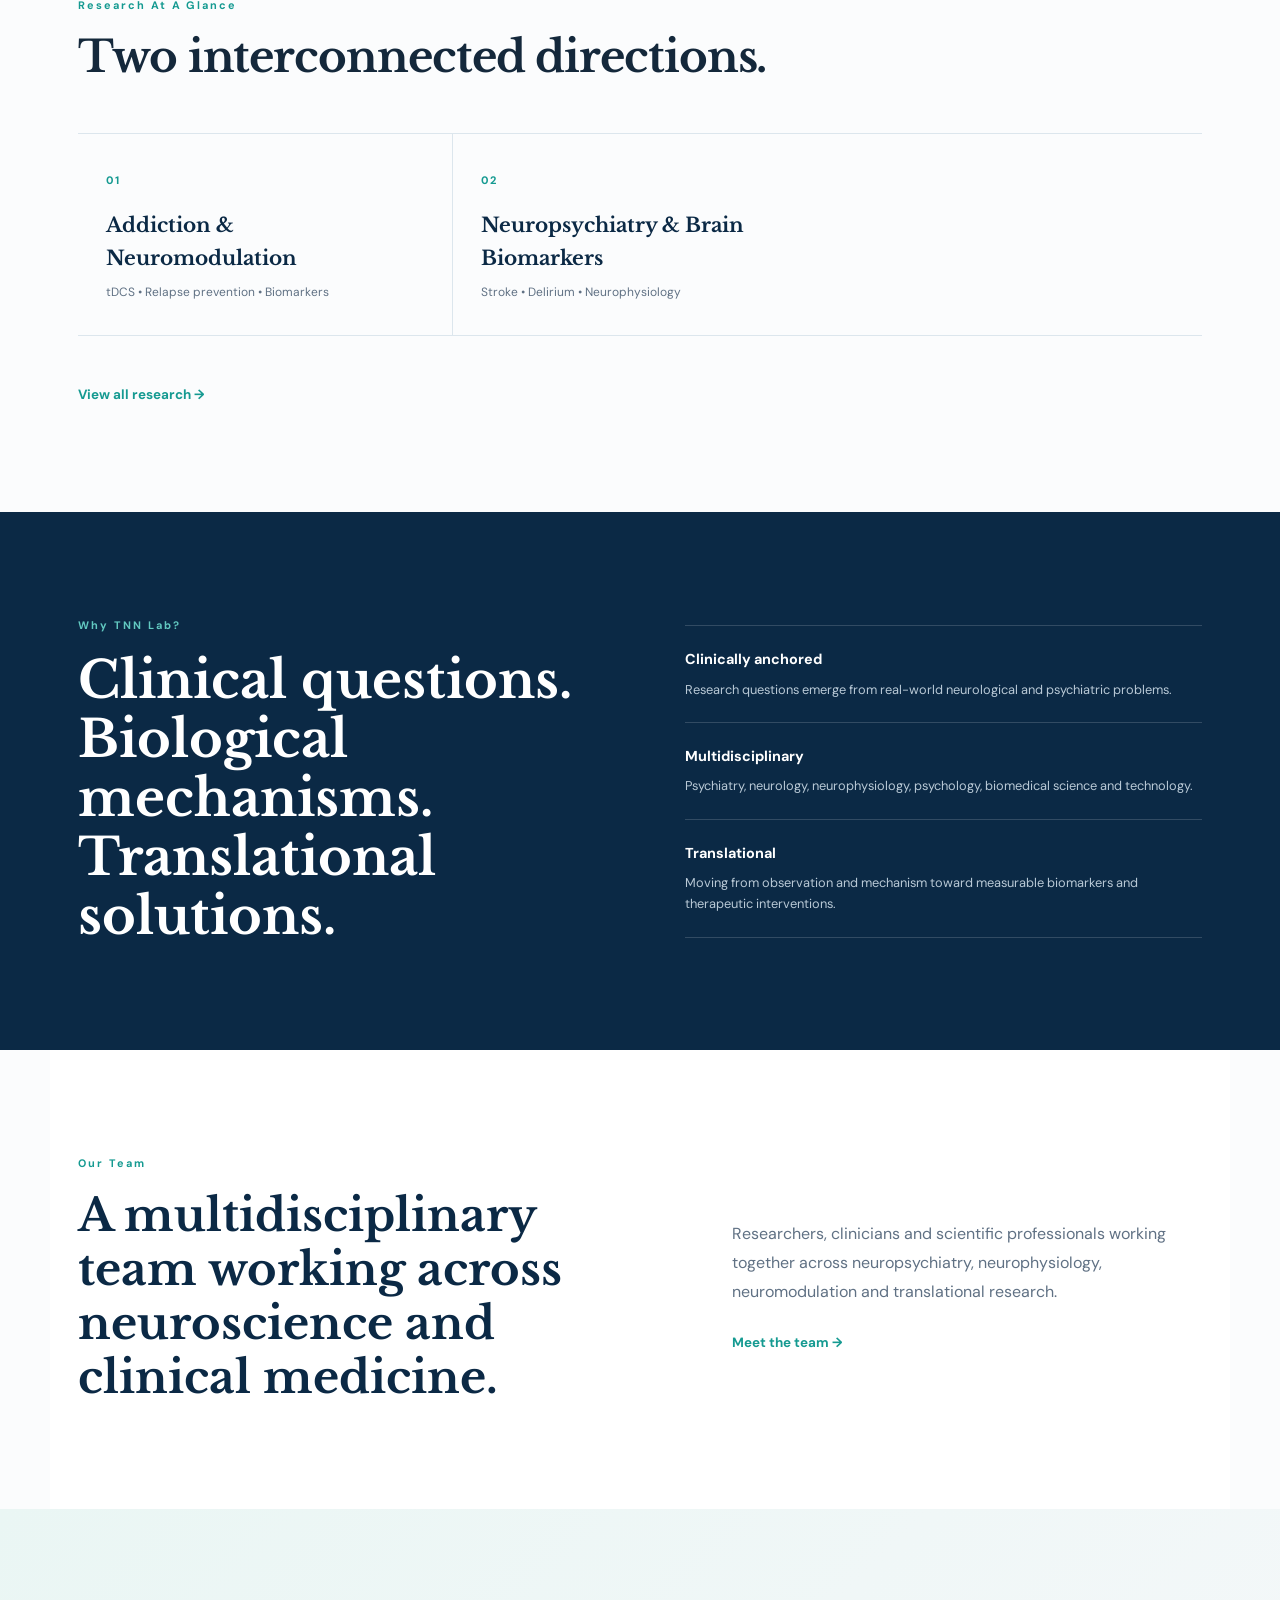
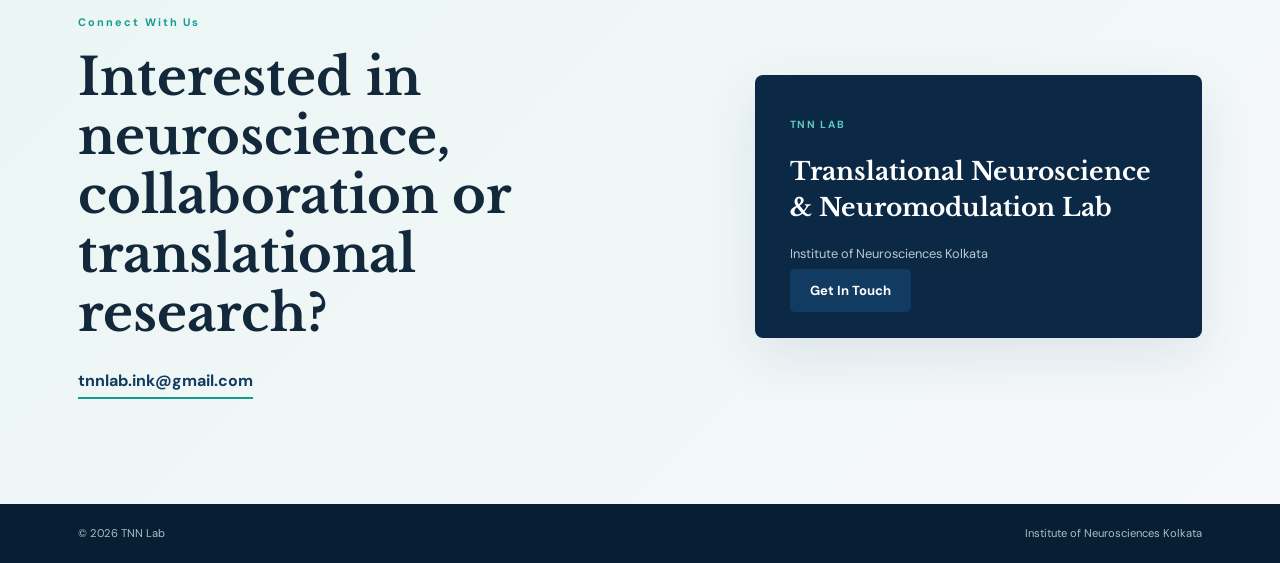
==== commit 41bd3d54: "Refine homepage typography" ====
--- a/index.html
+++ b/index.html
@@ -31,8 +31,8 @@
   <main>
     <section class="hero home-hero">
       <div class="home-hero-heading">
-        <p class="home-eyebrow">Translational Neuroscience • Neuromodulation</p>
-        <h1>From brain mechanisms<br><em>to meaningful change.</em></h1>
+        <p class="home-eyebrow">Translational Neuroscience | Neuromodulation</p>
+        <h1>From Brain Mechanisms<br><em>to Meaningful Change.</em></h1>
       </div>
 
       <div class="home-intro">
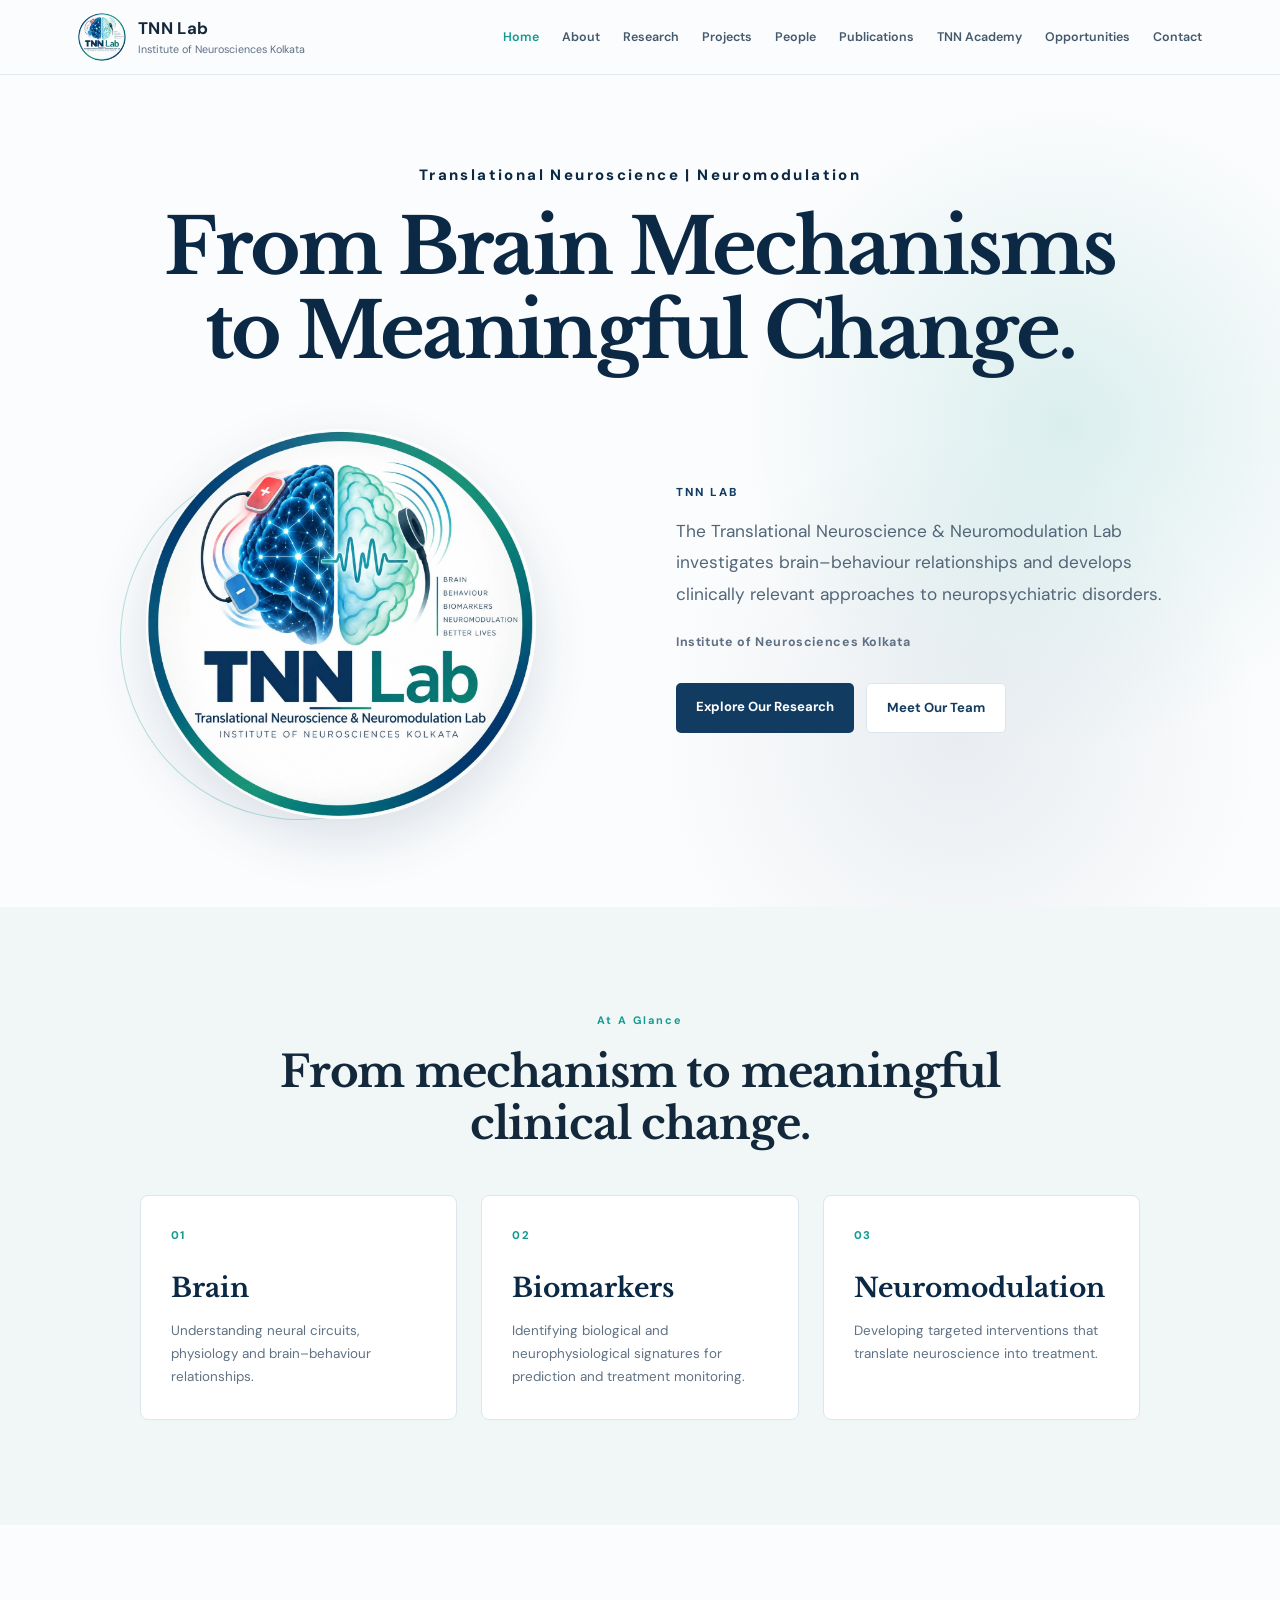
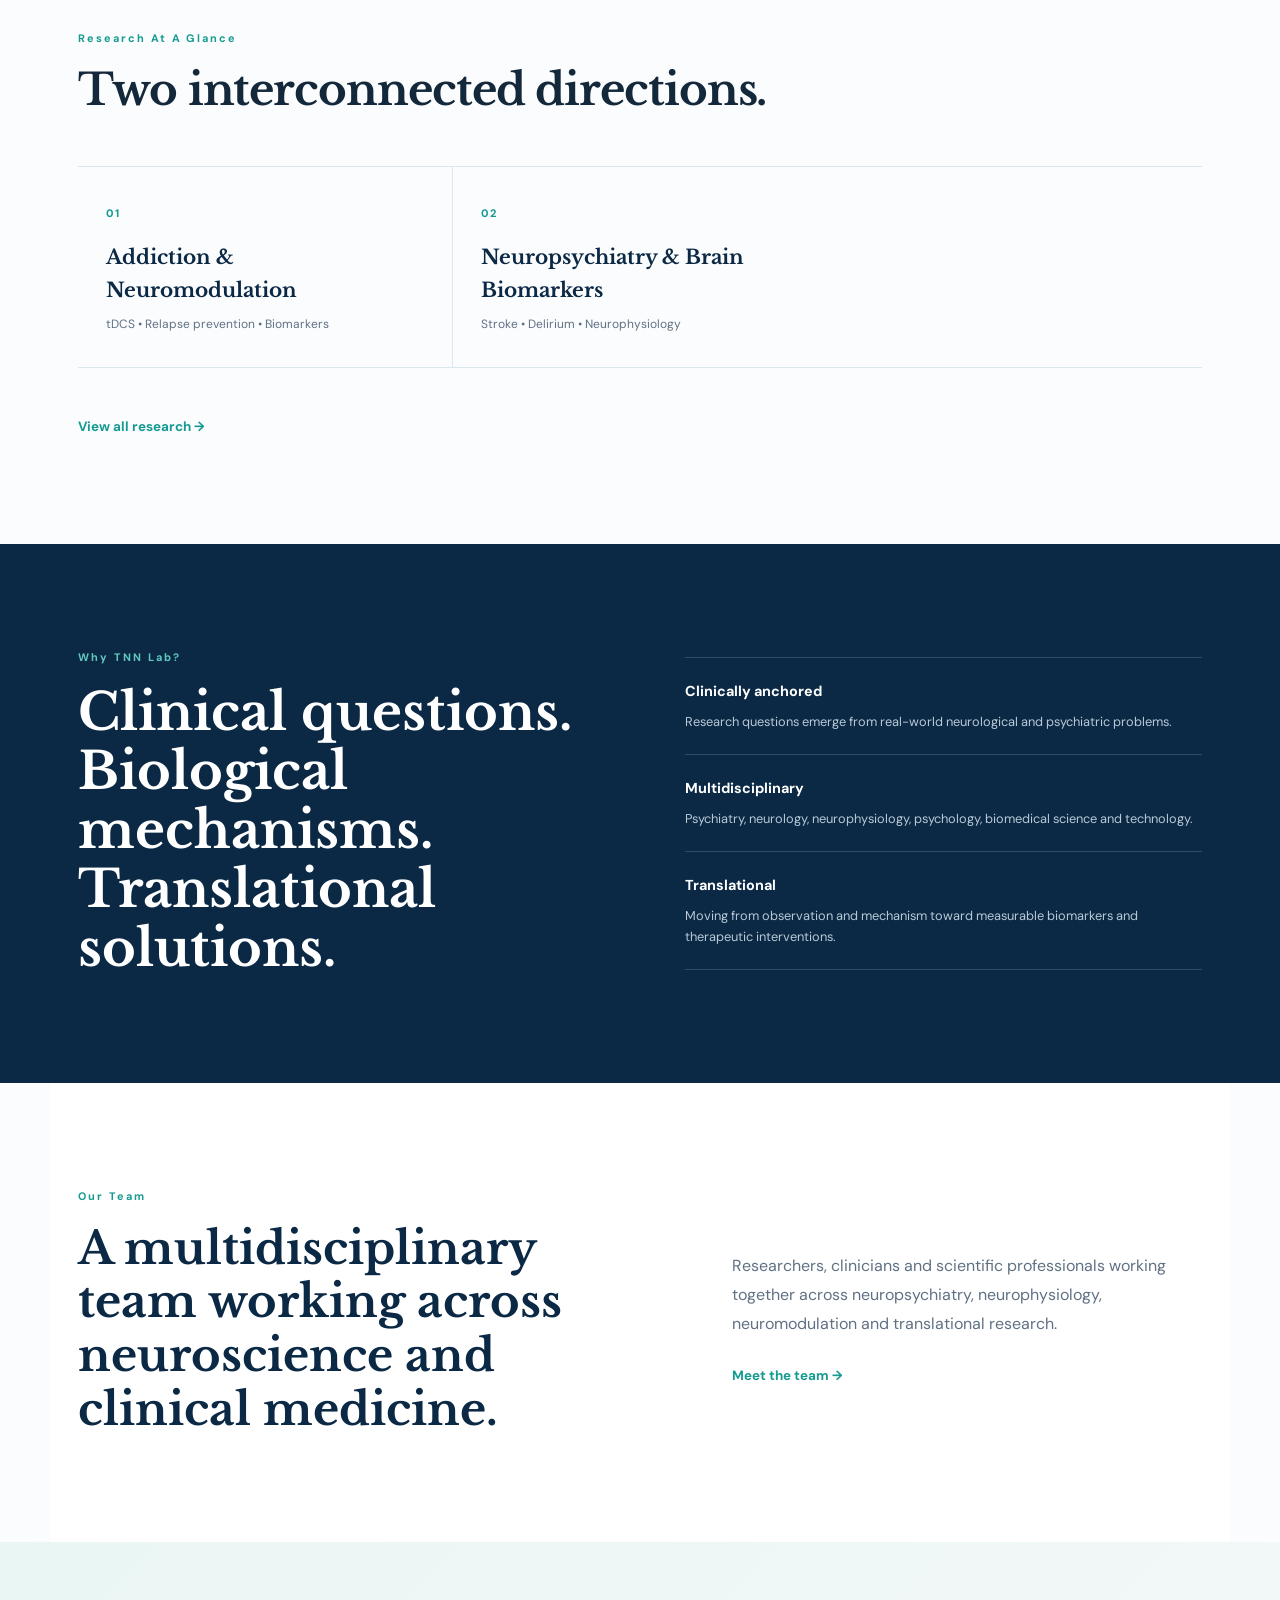
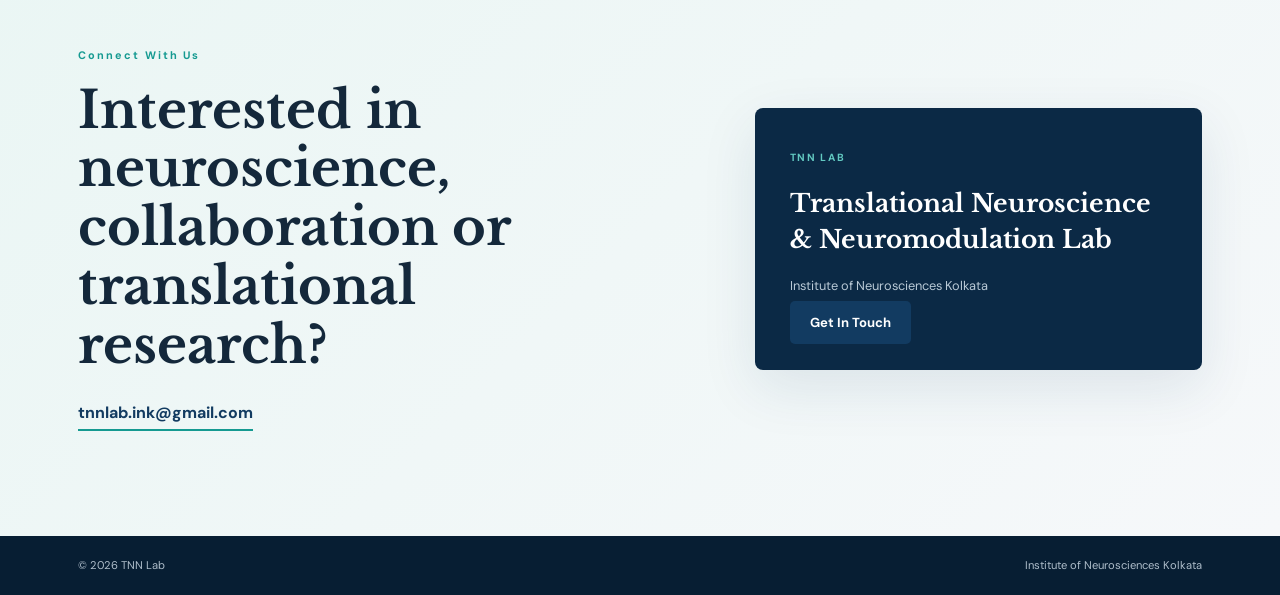
==== commit b66abcba: "Update footer I-NK link and contact branding" ====
--- a/index.html
+++ b/index.html
@@ -147,7 +147,7 @@
   <footer>
     <div class="footer-inner">
       <span>© <span id="year"></span> TNN Lab</span>
-      <span>Institute of Neurosciences Kolkata</span>
+      <span><a href="https://www.neurokolkata.org/" target="_blank" rel="noopener">Institute of Neurosciences Kolkata</a></span>
     </div>
   </footer>
   <script src="script.js"></script>
--- a/style.css
+++ b/style.css
@@ -344,3 +344,37 @@
   .academy-card { padding:23px; }
   .academy-card-top { align-items:flex-start; flex-direction:column; gap:5px; }
 }
+
+
+/* Homepage typography refinements */
+.home-eyebrow {
+  color: var(--navy-deep);
+  font-size: .936rem;
+}
+.home-hero-heading h1 {
+  font-size: clamp(3rem, 6.24vw, 4.8rem);
+}
+.home-hero-heading h1 em {
+  color: var(--navy-deep);
+}
+@media (max-width:720px) {
+  .home-eyebrow { font-size: .816rem; }
+  .home-hero-heading h1 { font-size: 2.82rem; }
+}
+
+
+/* Homepage typography refinements */
+.home-eyebrow {
+  color: var(--navy-deep);
+  font-size: .936rem;
+}
+.home-hero-heading h1 {
+  font-size: clamp(3rem, 6.24vw, 4.8rem);
+}
+.home-hero-heading h1 em {
+  color: var(--navy-deep);
+}
+@media (max-width:720px) {
+  .home-eyebrow { font-size: .816rem; }
+  .home-hero-heading h1 { font-size: 2.82rem; }
+}
